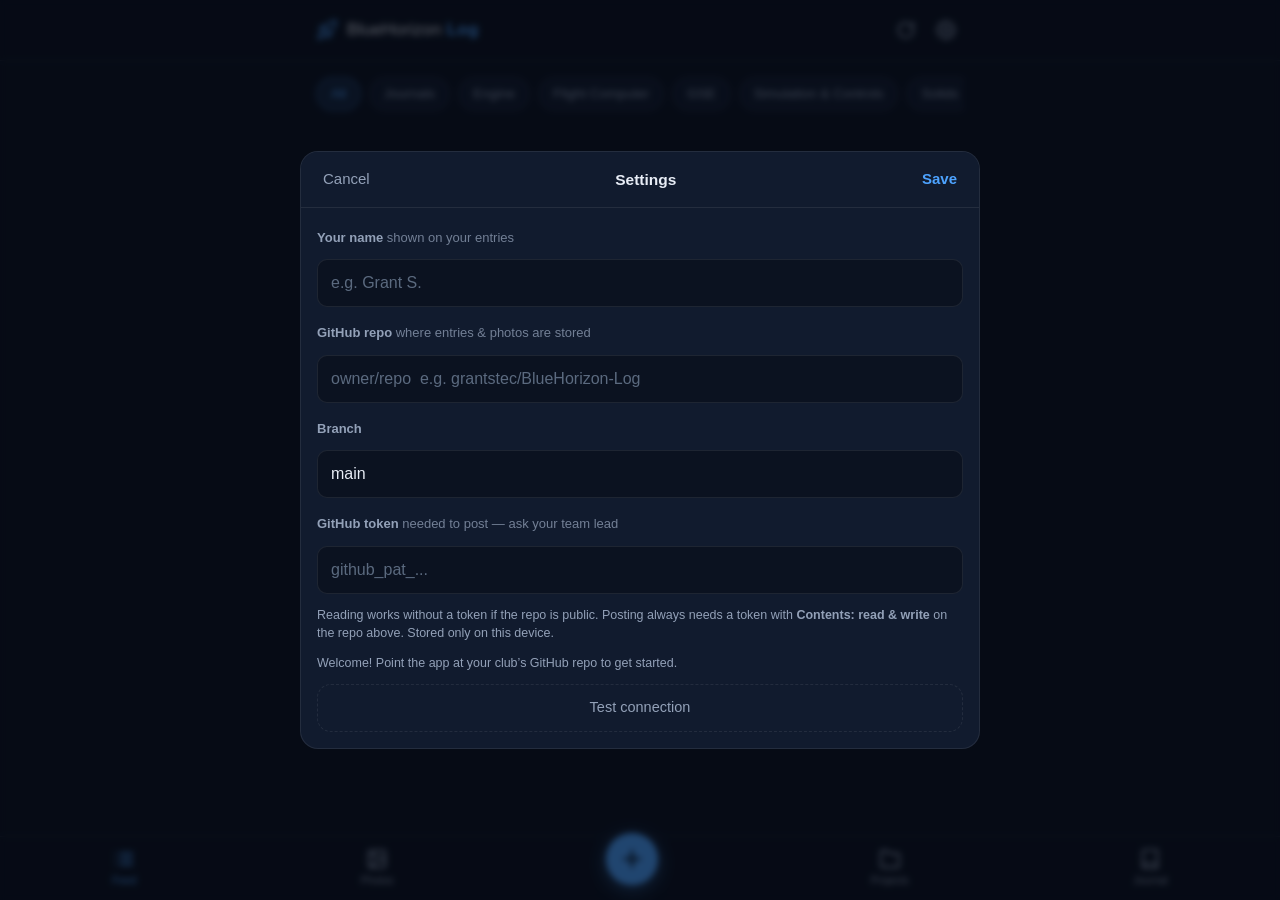
==== index.html @ 6852827d "Add BlueHorizon Log app" ====
<!DOCTYPE html>
<html lang="en">
<head>
<meta charset="UTF-8">
<meta name="viewport" content="width=device-width, initial-scale=1, viewport-fit=cover">
<meta name="theme-color" content="#0b1220">
<title>BlueHorizon Log</title>
<link rel="manifest" href="manifest.json">
<link rel="icon" href="icons/icon-192.png">
<link rel="apple-touch-icon" href="icons/icon-192.png">
<link rel="stylesheet" href="app.css">
</head>
<body>

<!-- ===== Header ===== -->
<header class="topbar">
  <div class="topbar-inner">
    <div class="brand" id="brandHome" role="button" tabindex="0">
      <svg viewBox="0 0 24 24" width="22" height="22" fill="none" stroke="currentColor" stroke-width="1.8" stroke-linecap="round" stroke-linejoin="round">
        <path d="M4.5 16.5c-1.5 1.26-2 5-2 5s3.74-.5 5-2c.71-.84.7-2.13-.09-2.91a2.18 2.18 0 0 0-2.91-.09z"/>
        <path d="M12 15l-3-3a22 22 0 0 1 2-3.95A12.88 12.88 0 0 1 22 2c0 2.72-.78 7.5-6 11a22.35 22.35 0 0 1-4 2z"/>
        <path d="M9 12H4s.55-3.03 2-4c1.62-1.08 5 0 5 0"/>
        <path d="M12 15v5s3.03-.55 4-2c1.08-1.62 0-5 0-5"/>
      </svg>
      <span>BlueHorizon <b>Log</b></span>
    </div>
    <div class="topbar-actions">
      <button class="icon-btn" id="btnSync" title="Refresh" aria-label="Refresh">
        <svg viewBox="0 0 24 24" width="20" height="20" fill="none" stroke="currentColor" stroke-width="2" stroke-linecap="round" stroke-linejoin="round"><path d="M21 12a9 9 0 1 1-2.64-6.36"/><polyline points="21 3 21 9 15 9"/></svg>
      </button>
      <button class="icon-btn" id="btnSettings" title="Settings" aria-label="Settings">
        <svg viewBox="0 0 24 24" width="20" height="20" fill="none" stroke="currentColor" stroke-width="2" stroke-linecap="round" stroke-linejoin="round"><circle cx="12" cy="12" r="3"/><path d="M19.4 15a1.65 1.65 0 0 0 .33 1.82l.06.06a2 2 0 1 1-2.83 2.83l-.06-.06a1.65 1.65 0 0 0-1.82-.33 1.65 1.65 0 0 0-1 1.51V21a2 2 0 1 1-4 0v-.09A1.65 1.65 0 0 0 9 19.4a1.65 1.65 0 0 0-1.82.33l-.06.06a2 2 0 1 1-2.83-2.83l.06-.06a1.65 1.65 0 0 0 .33-1.82 1.65 1.65 0 0 0-1.51-1H3a2 2 0 1 1 0-4h.09A1.65 1.65 0 0 0 4.6 9a1.65 1.65 0 0 0-.33-1.82l-.06-.06a2 2 0 1 1 2.83-2.83l.06.06a1.65 1.65 0 0 0 1.82.33H9a1.65 1.65 0 0 0 1-1.51V3a2 2 0 1 1 4 0v.09a1.65 1.65 0 0 0 1 1.51 1.65 1.65 0 0 0 1.82-.33l.06-.06a2 2 0 1 1 2.83 2.83l-.06.06a1.65 1.65 0 0 0-.33 1.82V9a1.65 1.65 0 0 0 1.51 1H21a2 2 0 1 1 0 4h-.09a1.65 1.65 0 0 0-1.51 1z"/></svg>
      </button>
    </div>
  </div>
</header>

<!-- ===== Main views ===== -->
<main id="main">

  <!-- Feed -->
  <section id="view-feed" class="view">
    <div class="feed-filters" id="feedFilters"></div>
    <div id="feedList" class="feed-list"></div>
    <div id="feedEmpty" class="empty hidden">
      <p class="empty-title">No entries yet</p>
      <p>Tap <b>+</b> to log your first bit of work.<br>Photos + two sentences is plenty.</p>
    </div>
  </section>

  <!-- Photos -->
  <section id="view-photos" class="view hidden">
    <div class="feed-filters" id="photoFilters"></div>
    <div id="photoGrid" class="photo-grid"></div>
    <div id="photosEmpty" class="empty hidden">
      <p class="empty-title">No photos yet</p>
      <p>Photos from every entry land here automatically.</p>
    </div>
  </section>

  <!-- Projects -->
  <section id="view-projects" class="view hidden">
    <div id="projectList" class="project-list"></div>
    <button class="ghost-btn" id="btnAddProject">+ Add project</button>
  </section>

  <!-- Single project -->
  <section id="view-project" class="view hidden">
    <button class="back-btn" data-back="projects">&larr; Projects</button>
    <h2 id="projectTitle" class="page-title"></h2>
    <div id="projectEntries" class="feed-list"></div>
  </section>

</main>

<!-- ===== Bottom nav ===== -->
<nav class="tabbar">
  <button class="tab active" data-view="feed">
    <svg viewBox="0 0 24 24" width="22" height="22" fill="none" stroke="currentColor" stroke-width="2" stroke-linecap="round" stroke-linejoin="round"><line x1="8" y1="6" x2="21" y2="6"/><line x1="8" y1="12" x2="21" y2="12"/><line x1="8" y1="18" x2="21" y2="18"/><line x1="3" y1="6" x2="3.01" y2="6"/><line x1="3" y1="12" x2="3.01" y2="12"/><line x1="3" y1="18" x2="3.01" y2="18"/></svg>
    <span>Feed</span>
  </button>
  <button class="tab" data-view="photos">
    <svg viewBox="0 0 24 24" width="22" height="22" fill="none" stroke="currentColor" stroke-width="2" stroke-linecap="round" stroke-linejoin="round"><rect x="3" y="3" width="18" height="18" rx="2"/><circle cx="8.5" cy="8.5" r="1.5"/><polyline points="21 15 16 10 5 21"/></svg>
    <span>Photos</span>
  </button>
  <button class="fab" id="btnNew" aria-label="New entry">
    <svg viewBox="0 0 24 24" width="26" height="26" fill="none" stroke="currentColor" stroke-width="2.4" stroke-linecap="round"><line x1="12" y1="5" x2="12" y2="19"/><line x1="5" y1="12" x2="19" y2="12"/></svg>
  </button>
  <button class="tab" data-view="projects">
    <svg viewBox="0 0 24 24" width="22" height="22" fill="none" stroke="currentColor" stroke-width="2" stroke-linecap="round" stroke-linejoin="round"><path d="M22 19a2 2 0 0 1-2 2H4a2 2 0 0 1-2-2V5a2 2 0 0 1 2-2h5l2 3h9a2 2 0 0 1 2 2z"/></svg>
    <span>Projects</span>
  </button>
  <button class="tab" id="tabJournal" data-journal="1">
    <svg viewBox="0 0 24 24" width="22" height="22" fill="none" stroke="currentColor" stroke-width="2" stroke-linecap="round" stroke-linejoin="round"><path d="M4 19.5A2.5 2.5 0 0 1 6.5 17H20"/><path d="M6.5 2H20v20H6.5A2.5 2.5 0 0 1 4 19.5v-15A2.5 2.5 0 0 1 6.5 2z"/></svg>
    <span>Journal</span>
  </button>
</nav>

<!-- ===== Compose sheet ===== -->
<div id="compose" class="sheet hidden">
  <div class="sheet-card">
    <div class="sheet-head">
      <button class="text-btn" id="composeCancel">Cancel</button>
      <div class="seg" id="entryTypeSeg">
        <button class="seg-btn active" data-type="log">Work log</button>
        <button class="seg-btn" data-type="journal">Weekly journal</button>
      </div>
      <button class="text-btn primary" id="composePost">Post</button>
    </div>

    <div class="sheet-body">
      <select id="composeProject" class="input select" aria-label="Project"></select>

      <input id="composeTitle" class="input" type="text" maxlength="80"
             placeholder="Title (optional — e.g. ‘Igniter test #3’)">

      <textarea id="composeBody" class="input textarea" rows="5"
                placeholder="What did you do? What worked, what didn’t, what’s next?&#10;&#10;Two sentences beats zero."></textarea>

      <div class="photo-row" id="composePhotos">
        <label class="photo-add" for="photoInput">
          <svg viewBox="0 0 24 24" width="24" height="24" fill="none" stroke="currentColor" stroke-width="2" stroke-linecap="round" stroke-linejoin="round"><path d="M23 19a2 2 0 0 1-2 2H3a2 2 0 0 1-2-2V8a2 2 0 0 1 2-2h4l2-3h6l2 3h4a2 2 0 0 1 2 2z"/><circle cx="12" cy="13" r="4"/></svg>
          <span>Add photos</span>
        </label>
        <input id="photoInput" type="file" accept="image/*" multiple hidden>
      </div>

      <div class="compose-meta">
        <span id="composeAuthor"></span>
        <span id="composeStatus"></span>
      </div>
    </div>
  </div>
</div>

<!-- ===== Entry detail ===== -->
<div id="entrySheet" class="sheet hidden">
  <div class="sheet-card">
    <div class="sheet-head">
      <button class="text-btn" id="entryClose">Close</button>
      <span class="sheet-title" id="entrySheetTitle"></span>
      <span style="width:52px"></span>
    </div>
    <div class="sheet-body" id="entryDetail"></div>
  </div>
</div>

<!-- ===== Lightbox ===== -->
<div id="lightbox" class="lightbox hidden">
  <button class="lightbox-close" id="lightboxClose" aria-label="Close">&times;</button>
  <img id="lightboxImg" alt="">
  <div class="lightbox-caption" id="lightboxCaption"></div>
</div>

<!-- ===== Settings sheet ===== -->
<div id="settings" class="sheet hidden">
  <div class="sheet-card">
    <div class="sheet-head">
      <button class="text-btn" id="settingsCancel">Cancel</button>
      <span class="sheet-title">Settings</span>
      <button class="text-btn primary" id="settingsSave">Save</button>
    </div>
    <div class="sheet-body">
      <label class="field-label">Your name <span class="hint">shown on your entries</span></label>
      <input id="setName" class="input" type="text" placeholder="e.g. Grant S.">

      <label class="field-label">GitHub repo <span class="hint">where entries &amp; photos are stored</span></label>
      <input id="setRepo" class="input" type="text" placeholder="owner/repo  e.g. grantstec/BlueHorizon-Log">

      <label class="field-label">Branch</label>
      <input id="setBranch" class="input" type="text" placeholder="main">

      <label class="field-label">GitHub token <span class="hint">needed to post — ask your team lead</span></label>
      <input id="setToken" class="input" type="password" placeholder="github_pat_...">

      <p class="settings-note">Reading works without a token if the repo is public. Posting always needs a token with <b>Contents: read &amp; write</b> on the repo above. Stored only on this device.</p>
      <p class="settings-note" id="connTest"></p>
      <button class="ghost-btn" id="btnTestConn">Test connection</button>
    </div>
  </div>
</div>

<div id="toast" class="toast hidden"></div>

<script src="app.js"></script>
</body>
</html>
---- app.css ----
/* BlueHorizon Log — minimal dark UI */

:root {
  --bg: #0b1220;
  --bg-raise: #111b2e;
  --bg-card: #14203a;
  --line: rgba(255, 255, 255, 0.08);
  --text: #e8edf6;
  --text-dim: #93a1b8;
  --accent: #4da3ff;
  --accent-soft: rgba(77, 163, 255, 0.14);
  --danger: #ff6b6b;
  --ok: #4ade80;
  --radius: 14px;
  --tabbar-h: 64px;
}

* { box-sizing: border-box; margin: 0; padding: 0; -webkit-tap-highlight-color: transparent; }

html, body {
  background: var(--bg);
  color: var(--text);
  font-family: -apple-system, BlinkMacSystemFont, "Segoe UI", Roboto, Helvetica, Arial, sans-serif;
  font-size: 16px;
  line-height: 1.5;
  min-height: 100%;
}

button { font: inherit; color: inherit; background: none; border: none; cursor: pointer; }
.hidden { display: none !important; }

/* ---------- Top bar ---------- */
.topbar {
  position: sticky; top: 0; z-index: 20;
  background: rgba(11, 18, 32, 0.85);
  backdrop-filter: blur(12px);
  border-bottom: 1px solid var(--line);
  padding-top: env(safe-area-inset-top);
}
.topbar-inner {
  max-width: 680px; margin: 0 auto;
  display: flex; align-items: center; justify-content: space-between;
  padding: 12px 16px;
}
.brand { display: flex; align-items: center; gap: 9px; font-size: 17px; letter-spacing: 0.2px; cursor: pointer; }
.brand svg { color: var(--accent); }
.brand b { font-weight: 700; color: var(--accent); }
.topbar-actions { display: flex; gap: 4px; }
.icon-btn {
  padding: 8px; border-radius: 10px; color: var(--text-dim);
  display: flex; align-items: center;
}
.icon-btn:active, .icon-btn:hover { background: var(--bg-raise); color: var(--text); }
.icon-btn.spin svg { animation: spin 0.9s linear infinite; }
@keyframes spin { to { transform: rotate(360deg); } }

/* ---------- Layout ---------- */
main { max-width: 680px; margin: 0 auto; padding: 16px 16px calc(var(--tabbar-h) + 32px); }
.page-title { font-size: 22px; margin: 6px 0 14px; }

/* ---------- Filter chips ---------- */
.feed-filters { display: flex; gap: 8px; overflow-x: auto; padding-bottom: 12px; scrollbar-width: none; }
.feed-filters::-webkit-scrollbar { display: none; }
.chip {
  flex: 0 0 auto; padding: 6px 14px; border-radius: 999px;
  background: var(--bg-raise); color: var(--text-dim);
  border: 1px solid var(--line); font-size: 13.5px; white-space: nowrap;
}
.chip.active { background: var(--accent-soft); color: var(--accent); border-color: rgba(77,163,255,0.35); }

/* ---------- Cards / feed ---------- */
.feed-list { display: flex; flex-direction: column; gap: 12px; }
.card {
  background: var(--bg-card); border: 1px solid var(--line);
  border-radius: var(--radius); padding: 14px 16px; cursor: pointer;
  transition: border-color 0.15s;
}
.card:hover { border-color: rgba(77,163,255,0.35); }
.card-meta { display: flex; align-items: center; gap: 8px; font-size: 12.5px; color: var(--text-dim); margin-bottom: 6px; flex-wrap: wrap; }
.badge {
  padding: 2px 9px; border-radius: 999px; font-size: 11.5px; font-weight: 600;
  background: var(--accent-soft); color: var(--accent);
}
.badge.journal { background: rgba(74, 222, 128, 0.12); color: var(--ok); }
.card-title { font-size: 16.5px; font-weight: 650; margin-bottom: 3px; }
.card-body { color: var(--text-dim); font-size: 14.5px; white-space: pre-wrap; word-break: break-word; }
.card-body.clamp { display: -webkit-box; -webkit-line-clamp: 3; -webkit-box-orient: vertical; overflow: hidden; }
.card-photos { display: flex; gap: 6px; margin-top: 10px; overflow-x: auto; scrollbar-width: none; }
.card-photos::-webkit-scrollbar { display: none; }
.card-photos img {
  height: 96px; width: 128px; object-fit: cover; border-radius: 8px;
  background: var(--bg-raise); flex: 0 0 auto;
}

/* ---------- Photo grid ---------- */
.photo-grid { display: grid; grid-template-columns: repeat(3, 1fr); gap: 4px; }
@media (min-width: 560px) { .photo-grid { grid-template-columns: repeat(4, 1fr); } }
.photo-grid img {
  width: 100%; aspect-ratio: 1; object-fit: cover; border-radius: 6px;
  background: var(--bg-raise); cursor: pointer;
}

/* ---------- Projects ---------- */
.project-list { display: flex; flex-direction: column; gap: 10px; margin-bottom: 16px; }
.project-card {
  display: flex; align-items: center; justify-content: space-between;
  background: var(--bg-card); border: 1px solid var(--line);
  border-radius: var(--radius); padding: 16px; cursor: pointer;
}
.project-card:hover { border-color: rgba(77,163,255,0.35); }
.project-name { font-weight: 650; }
.project-count { font-size: 13px; color: var(--text-dim); }

/* ---------- Tab bar ---------- */
.tabbar {
  position: fixed; bottom: 0; left: 0; right: 0; z-index: 20;
  height: calc(var(--tabbar-h) + env(safe-area-inset-bottom));
  padding-bottom: env(safe-area-inset-bottom);
  background: rgba(11, 18, 32, 0.92);
  backdrop-filter: blur(12px);
  border-top: 1px solid var(--line);
  display: flex; align-items: center; justify-content: space-around;
}
.tab {
  display: flex; flex-direction: column; align-items: center; gap: 3px;
  color: var(--text-dim); font-size: 10.5px; padding: 6px 12px; border-radius: 10px;
}
.tab.active { color: var(--accent); }
.fab {
  width: 52px; height: 52px; border-radius: 50%;
  background: var(--accent); color: #04101f;
  display: flex; align-items: center; justify-content: center;
  box-shadow: 0 4px 18px rgba(77, 163, 255, 0.45);
  transform: translateY(-10px);
}
.fab:active { transform: translateY(-8px) scale(0.96); }

/* ---------- Sheets ---------- */
.sheet {
  position: fixed; inset: 0; z-index: 40;
  background: rgba(4, 8, 16, 0.6); backdrop-filter: blur(3px);
  display: flex; align-items: flex-end; justify-content: center;
}
.sheet-card {
  width: 100%; max-width: 680px; max-height: 92vh; overflow-y: auto;
  background: var(--bg-raise); border: 1px solid var(--line);
  border-radius: 18px 18px 0 0;
  animation: slideup 0.22s ease-out;
}
@media (min-width: 720px) {
  .sheet { align-items: center; }
  .sheet-card { border-radius: 18px; max-height: 85vh; }
}
@keyframes slideup { from { transform: translateY(24px); opacity: 0.6; } to { transform: none; opacity: 1; } }
.sheet-head {
  position: sticky; top: 0; z-index: 2;
  display: flex; align-items: center; justify-content: space-between;
  padding: 12px 16px; background: var(--bg-raise);
  border-bottom: 1px solid var(--line);
}
.sheet-title { font-weight: 650; font-size: 15.5px; }
.sheet-body { padding: 16px; display: flex; flex-direction: column; gap: 12px; }
.text-btn { color: var(--text-dim); font-size: 15px; padding: 4px 6px; }
.text-btn.primary { color: var(--accent); font-weight: 700; }
.text-btn:disabled { opacity: 0.45; }

/* segmented control */
.seg { display: flex; background: var(--bg); border-radius: 10px; padding: 3px; border: 1px solid var(--line); }
.seg-btn { padding: 5px 12px; border-radius: 8px; font-size: 13px; color: var(--text-dim); }
.seg-btn.active { background: var(--accent-soft); color: var(--accent); font-weight: 600; }

/* ---------- Inputs ---------- */
.input {
  width: 100%; background: var(--bg); color: var(--text);
  border: 1px solid var(--line); border-radius: 10px;
  padding: 11px 13px; font: inherit; outline: none;
}
.input:focus { border-color: rgba(77,163,255,0.5); }
.input::placeholder { color: #5b6a7f; }
.textarea { resize: vertical; min-height: 110px; }
.select { appearance: none; }
.field-label { font-size: 13px; font-weight: 650; color: var(--text-dim); margin-top: 4px; }
.field-label .hint { font-weight: 400; opacity: 0.75; }
.settings-note { font-size: 12.5px; color: var(--text-dim); line-height: 1.45; }

/* ---------- Compose photos ---------- */
.photo-row { display: flex; gap: 8px; flex-wrap: wrap; }
.photo-add {
  width: 84px; height: 84px; border-radius: 10px;
  border: 1.5px dashed rgba(77,163,255,0.45); color: var(--accent);
  display: flex; flex-direction: column; align-items: center; justify-content: center; gap: 3px;
  font-size: 11px; cursor: pointer;
}
.photo-thumb { position: relative; width: 84px; height: 84px; }
.photo-thumb img { width: 100%; height: 100%; object-fit: cover; border-radius: 10px; }
.photo-thumb button {
  position: absolute; top: -6px; right: -6px;
  width: 22px; height: 22px; border-radius: 50%;
  background: var(--danger); color: #fff; font-size: 13px; line-height: 1;
  display: flex; align-items: center; justify-content: center;
}
.compose-meta { display: flex; justify-content: space-between; font-size: 12.5px; color: var(--text-dim); }

/* ---------- Entry detail ---------- */
.detail-meta { font-size: 13px; color: var(--text-dim); }
.detail-body { white-space: pre-wrap; font-size: 15.5px; word-break: break-word; }
.detail-photos { display: grid; grid-template-columns: repeat(2, 1fr); gap: 6px; }
.detail-photos img { width: 100%; border-radius: 10px; cursor: pointer; background: var(--bg); }

/* ---------- Lightbox ---------- */
.lightbox {
  position: fixed; inset: 0; z-index: 60;
  background: rgba(2, 5, 10, 0.95);
  display: flex; align-items: center; justify-content: center; flex-direction: column;
}
.lightbox img { max-width: 96vw; max-height: 84vh; border-radius: 8px; }
.lightbox-caption { color: var(--text-dim); font-size: 13px; margin-top: 10px; padding: 0 16px; text-align: center; }
.lightbox-close {
  position: absolute; top: calc(10px + env(safe-area-inset-top)); right: 16px;
  font-size: 34px; color: #fff; line-height: 1;
}

/* ---------- Misc ---------- */
.back-btn { color: var(--accent); font-size: 14.5px; padding: 4px 0; margin-bottom: 4px; }
.ghost-btn {
  width: 100%; padding: 12px; border-radius: var(--radius);
  border: 1.5px dashed var(--line); color: var(--text-dim); font-size: 14.5px;
}
.ghost-btn:hover { color: var(--accent); border-color: rgba(77,163,255,0.4); }
.empty { text-align: center; color: var(--text-dim); padding: 56px 20px; font-size: 14.5px; }
.empty-title { font-size: 17px; font-weight: 650; color: var(--text); margin-bottom: 6px; }
.toast {
  position: fixed; bottom: calc(var(--tabbar-h) + 20px); left: 50%; transform: translateX(-50%);
  background: #1d2c49; border: 1px solid var(--line); color: var(--text);
  padding: 10px 18px; border-radius: 999px; font-size: 14px; z-index: 70;
  box-shadow: 0 6px 24px rgba(0,0,0,0.4); max-width: 90vw; text-align: center;
}
.toast.err { border-color: rgba(255,107,107,0.5); color: #ffb4b4; }
.skeleton { height: 92px; border-radius: var(--radius); background: linear-gradient(100deg, var(--bg-card) 40%, #1a2947 50%, var(--bg-card) 60%); background-size: 200% 100%; animation: shimmer 1.2s infinite; }
@keyframes shimmer { to { background-position: -200% 0; } }
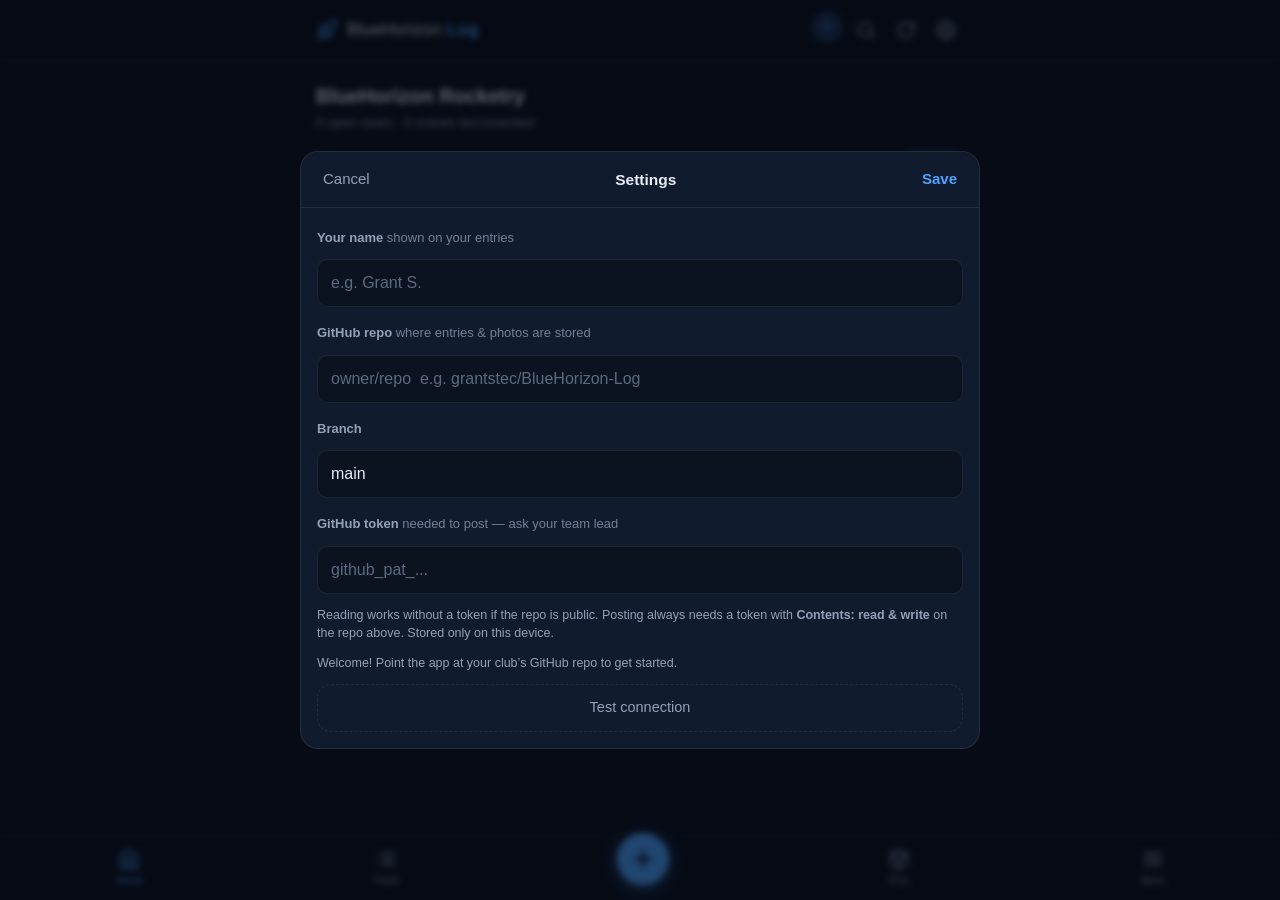
==== commit 8c1434ff: "Add files via upload" ====
--- a/index.html
+++ b/index.html
@@ -25,6 +25,10 @@
       <span>BlueHorizon <b>Log</b></span>
     </div>
     <div class="topbar-actions">
+      <button class="avatar-btn" id="btnProfile" title="My profile" aria-label="My profile"></button>
+      <button class="icon-btn" id="btnSearch" title="Search" aria-label="Search">
+        <svg viewBox="0 0 24 24" width="20" height="20" fill="none" stroke="currentColor" stroke-width="2" stroke-linecap="round" stroke-linejoin="round"><circle cx="11" cy="11" r="8"/><line x1="21" y1="21" x2="16.65" y2="16.65"/></svg>
+      </button>
       <button class="icon-btn" id="btnSync" title="Refresh" aria-label="Refresh">
         <svg viewBox="0 0 24 24" width="20" height="20" fill="none" stroke="currentColor" stroke-width="2" stroke-linecap="round" stroke-linejoin="round"><path d="M21 12a9 9 0 1 1-2.64-6.36"/><polyline points="21 3 21 9 15 9"/></svg>
       </button>
@@ -38,8 +42,34 @@
 <!-- ===== Main views ===== -->
 <main id="main">
 
+  <!-- Home -->
+  <section id="view-home" class="view">
+    <div id="homeWelcome" class="home-welcome"></div>
+
+    <div class="home-section">
+      <div class="home-head"><h3>Team Goals</h3><button class="mini-btn" id="btnAddGoal">+ Goal</button></div>
+      <div id="goalList" class="goal-list"></div>
+    </div>
+
+    <div class="home-section">
+      <div class="home-head"><h3 id="myTasksTitle">My Tasks</h3><button class="mini-btn" id="btnAddTask">+ Task</button></div>
+      <div id="myTaskList" class="task-list"></div>
+    </div>
+
+    <div class="home-section">
+      <div class="home-head"><h3>All Tasks &amp; Deadlines</h3>
+        <button class="mini-btn" id="btnToggleDone">show done</button></div>
+      <div id="allTaskList" class="task-list"></div>
+    </div>
+
+    <div class="home-section">
+      <div class="home-head"><h3>Latest Activity</h3></div>
+      <div id="homeRecent" class="feed-list"></div>
+    </div>
+  </section>
+
   <!-- Feed -->
-  <section id="view-feed" class="view">
+  <section id="view-feed" class="view hidden">
     <div class="feed-filters" id="feedFilters"></div>
     <div id="feedList" class="feed-list"></div>
     <div id="feedEmpty" class="empty hidden">
@@ -60,6 +90,7 @@
 
   <!-- Projects -->
   <section id="view-projects" class="view hidden">
+    <h2 class="page-title">Projects</h2>
     <div id="projectList" class="project-list"></div>
     <button class="ghost-btn" id="btnAddProject">+ Add project</button>
   </section>
@@ -71,30 +102,97 @@
     <div id="projectEntries" class="feed-list"></div>
   </section>
 
+  <!-- Meetings -->
+  <section id="view-meetings" class="view hidden">
+    <h2 class="page-title">Meeting Notes</h2>
+    <button class="ghost-btn" id="btnNewMeeting" style="margin-bottom:12px">+ New meeting notes</button>
+    <div id="meetingList" class="feed-list"></div>
+    <div id="meetingsEmpty" class="empty hidden"><p class="empty-title">No meeting notes yet</p></div>
+  </section>
+
+  <!-- Purchase orders -->
+  <section id="view-pos" class="view hidden">
+    <h2 class="page-title">Purchase Orders</h2>
+    <label class="ghost-btn file-btn" for="poFileInput" style="margin-bottom:12px">
+      + Import purchase order (.xlsx / .csv)
+    </label>
+    <input id="poFileInput" type="file" accept=".xlsx,.xls,.csv" hidden>
+    <div id="poList" class="project-list"></div>
+    <div id="posEmpty" class="empty hidden"><p class="empty-title">No purchase orders yet</p>
+      <p>Import the Excel you send to the purchasing office — every line item becomes trackable.</p></div>
+  </section>
+
+  <!-- Single PO -->
+  <section id="view-po" class="view hidden">
+    <button class="back-btn" data-back="pos">&larr; Purchase Orders</button>
+    <h2 id="poTitle" class="page-title"></h2>
+    <div id="poMeta" class="detail-meta" style="margin-bottom:10px"></div>
+    <div class="po-progress"><div id="poProgressBar"></div></div>
+    <div id="poTableWrap" class="table-wrap"></div>
+  </section>
+
+  <!-- Roster -->
+  <section id="view-roster" class="view hidden">
+    <h2 class="page-title">Team Roster</h2>
+    <p class="settings-note" style="margin-bottom:10px">Add a member, then send them an invite link — it sets up their device automatically (repo, access, everything). Emails for reminders are configured separately (never stored publicly) — see the README.</p>
+    <button class="ghost-btn" id="btnInviteLink" style="margin-bottom:10px">🔗 Copy invite link</button>
+    <div id="rosterList" class="project-list"></div>
+    <button class="ghost-btn" id="btnAddMember">+ Add member</button>
+  </section>
+
+  <!-- Resources -->
+  <section id="view-resources" class="view hidden">
+    <h2 class="page-title">Resources</h2>
+    <p class="settings-note" style="margin-bottom:10px">Team links and downloads — Onshape, software, guides. Tap + to add a link or upload a file.</p>
+    <div id="resourceList"></div>
+    <button class="ghost-btn" id="btnAddResource">+ Add resource</button>
+    <input id="resourceFileInput" type="file" hidden>
+  </section>
+
 </main>
 
 <!-- ===== Bottom nav ===== -->
 <nav class="tabbar">
-  <button class="tab active" data-view="feed">
+  <button class="tab active" data-view="home">
+    <svg viewBox="0 0 24 24" width="22" height="22" fill="none" stroke="currentColor" stroke-width="2" stroke-linecap="round" stroke-linejoin="round"><path d="M3 9l9-7 9 7v11a2 2 0 0 1-2 2H5a2 2 0 0 1-2-2z"/><polyline points="9 22 9 12 15 12 15 22"/></svg>
+    <span>Home</span>
+  </button>
+  <button class="tab" data-view="feed">
     <svg viewBox="0 0 24 24" width="22" height="22" fill="none" stroke="currentColor" stroke-width="2" stroke-linecap="round" stroke-linejoin="round"><line x1="8" y1="6" x2="21" y2="6"/><line x1="8" y1="12" x2="21" y2="12"/><line x1="8" y1="18" x2="21" y2="18"/><line x1="3" y1="6" x2="3.01" y2="6"/><line x1="3" y1="12" x2="3.01" y2="12"/><line x1="3" y1="18" x2="3.01" y2="18"/></svg>
     <span>Feed</span>
   </button>
-  <button class="tab" data-view="photos">
-    <svg viewBox="0 0 24 24" width="22" height="22" fill="none" stroke="currentColor" stroke-width="2" stroke-linecap="round" stroke-linejoin="round"><rect x="3" y="3" width="18" height="18" rx="2"/><circle cx="8.5" cy="8.5" r="1.5"/><polyline points="21 15 16 10 5 21"/></svg>
-    <span>Photos</span>
-  </button>
   <button class="fab" id="btnNew" aria-label="New entry">
     <svg viewBox="0 0 24 24" width="26" height="26" fill="none" stroke="currentColor" stroke-width="2.4" stroke-linecap="round"><line x1="12" y1="5" x2="12" y2="19"/><line x1="5" y1="12" x2="19" y2="12"/></svg>
   </button>
-  <button class="tab" data-view="projects">
-    <svg viewBox="0 0 24 24" width="22" height="22" fill="none" stroke="currentColor" stroke-width="2" stroke-linecap="round" stroke-linejoin="round"><path d="M22 19a2 2 0 0 1-2 2H4a2 2 0 0 1-2-2V5a2 2 0 0 1 2-2h5l2 3h9a2 2 0 0 1 2 2z"/></svg>
-    <span>Projects</span>
-  </button>
-  <button class="tab" id="tabJournal" data-journal="1">
-    <svg viewBox="0 0 24 24" width="22" height="22" fill="none" stroke="currentColor" stroke-width="2" stroke-linecap="round" stroke-linejoin="round"><path d="M4 19.5A2.5 2.5 0 0 1 6.5 17H20"/><path d="M6.5 2H20v20H6.5A2.5 2.5 0 0 1 4 19.5v-15A2.5 2.5 0 0 1 6.5 2z"/></svg>
-    <span>Journal</span>
+  <button class="tab" data-view="pos">
+    <svg viewBox="0 0 24 24" width="22" height="22" fill="none" stroke="currentColor" stroke-width="2" stroke-linecap="round" stroke-linejoin="round"><path d="M21 16V8a2 2 0 0 0-1-1.73l-7-4a2 2 0 0 0-2 0l-7 4A2 2 0 0 0 3 8v8a2 2 0 0 0 1 1.73l7 4a2 2 0 0 0 2 0l7-4A2 2 0 0 0 21 16z"/><polyline points="3.27 6.96 12 12.01 20.73 6.96"/><line x1="12" y1="22.08" x2="12" y2="12"/></svg>
+    <span>POs</span>
+  </button>
+  <button class="tab" id="tabMore">
+    <svg viewBox="0 0 24 24" width="22" height="22" fill="none" stroke="currentColor" stroke-width="2" stroke-linecap="round" stroke-linejoin="round"><line x1="3" y1="12" x2="21" y2="12"/><line x1="3" y1="6" x2="21" y2="6"/><line x1="3" y1="18" x2="21" y2="18"/></svg>
+    <span>More</span>
   </button>
 </nav>
+
+<!-- ===== More menu ===== -->
+<div id="moreSheet" class="sheet hidden">
+  <div class="sheet-card">
+    <div class="sheet-head">
+      <button class="text-btn" id="moreClose">Close</button>
+      <span class="sheet-title">More</span>
+      <span style="width:52px"></span>
+    </div>
+    <div class="sheet-body more-menu">
+      <button class="more-item" data-goto="photos">📷 Photo Gallery</button>
+      <button class="more-item" data-goto="projects">📁 Projects</button>
+      <button class="more-item" data-goto="meetings">📋 Meeting Notes</button>
+      <button class="more-item" data-goto="resources">🔗 Resources</button>
+      <button class="more-item" data-goto="roster">👥 Team Roster</button>
+      <button class="more-item" id="moreOnboard">🚀 New member onboarding</button>
+      <button class="more-item" id="moreJournal">📓 Write weekly journal</button>
+    </div>
+  </div>
+</div>
 
 <!-- ===== Compose sheet ===== -->
 <div id="compose" class="sheet hidden">
@@ -102,8 +200,9 @@
     <div class="sheet-head">
       <button class="text-btn" id="composeCancel">Cancel</button>
       <div class="seg" id="entryTypeSeg">
-        <button class="seg-btn active" data-type="log">Work log</button>
-        <button class="seg-btn" data-type="journal">Weekly journal</button>
+        <button class="seg-btn active" data-type="log">Log</button>
+        <button class="seg-btn" data-type="journal">Journal</button>
+        <button class="seg-btn" data-type="meeting">Meeting</button>
       </div>
       <button class="text-btn primary" id="composePost">Post</button>
     </div>
@@ -111,19 +210,28 @@
     <div class="sheet-body">
       <select id="composeProject" class="input select" aria-label="Project"></select>
 
-      <input id="composeTitle" class="input" type="text" maxlength="80"
+      <input id="composeTitle" class="input" type="text" maxlength="120"
              placeholder="Title (optional — e.g. ‘Igniter test #3’)">
 
       <textarea id="composeBody" class="input textarea" rows="5"
                 placeholder="What did you do? What worked, what didn’t, what’s next?&#10;&#10;Two sentences beats zero."></textarea>
+
+      <input id="composeVideo" class="input hidden" type="url"
+             placeholder="Video link (YouTube unlisted recommended — free auto-captions)">
 
       <div class="photo-row" id="composePhotos">
         <label class="photo-add" for="photoInput">
           <svg viewBox="0 0 24 24" width="24" height="24" fill="none" stroke="currentColor" stroke-width="2" stroke-linecap="round" stroke-linejoin="round"><path d="M23 19a2 2 0 0 1-2 2H3a2 2 0 0 1-2-2V8a2 2 0 0 1 2-2h4l2-3h6l2 3h4a2 2 0 0 1 2 2z"/><circle cx="12" cy="13" r="4"/></svg>
-          <span>Add photos</span>
+          <span>Photos</span>
+        </label>
+        <label class="photo-add" for="fileInput">
+          <svg viewBox="0 0 24 24" width="24" height="24" fill="none" stroke="currentColor" stroke-width="2" stroke-linecap="round" stroke-linejoin="round"><path d="M21.44 11.05l-9.19 9.19a6 6 0 0 1-8.49-8.49l9.19-9.19a4 4 0 0 1 5.66 5.66l-9.2 9.19a2 2 0 0 1-2.83-2.83l8.49-8.48"/></svg>
+          <span>Files</span>
         </label>
         <input id="photoInput" type="file" accept="image/*" multiple hidden>
+        <input id="fileInput" type="file" accept=".xlsx,.xls,.csv,.pdf,.docx,.pptx,.txt,.md,.vtt,.zip,.step,.stl,.dxf,.mp4,.mov,.webm" multiple hidden>
       </div>
+      <div id="composeFiles" class="file-list"></div>
 
       <div class="compose-meta">
         <span id="composeAuthor"></span>
@@ -139,9 +247,93 @@
     <div class="sheet-head">
       <button class="text-btn" id="entryClose">Close</button>
       <span class="sheet-title" id="entrySheetTitle"></span>
+      <div>
+        <button class="text-btn" id="entryEdit">Edit</button>
+        <button class="text-btn danger" id="entryDelete">Delete</button>
+      </div>
+    </div>
+    <div class="sheet-body" id="entryDetail"></div>
+  </div>
+</div>
+
+<!-- ===== Task sheet ===== -->
+<div id="taskSheet" class="sheet hidden">
+  <div class="sheet-card">
+    <div class="sheet-head">
+      <button class="text-btn" id="taskCancel">Cancel</button>
+      <span class="sheet-title" id="taskSheetTitle">New Task</span>
+      <button class="text-btn primary" id="taskSave">Save</button>
+    </div>
+    <div class="sheet-body">
+      <input id="taskTitle" class="input" type="text" maxlength="140" placeholder="Task — e.g. ‘Machine new injector plate’">
+      <textarea id="taskNotes" class="input textarea" rows="3" placeholder="Details (optional)"></textarea>
+      <label class="field-label">Project</label>
+      <select id="taskProject" class="input select"></select>
+      <label class="field-label">Deadline</label>
+      <input id="taskDue" class="input" type="date">
+      <label class="field-label">Assign to</label>
+      <div id="taskAssignees" class="assignee-grid"></div>
+      <button class="text-btn danger hidden" id="taskDelete" style="align-self:flex-start">Delete task</button>
+    </div>
+  </div>
+</div>
+
+<!-- ===== Search overlay ===== -->
+<div id="searchOverlay" class="sheet hidden">
+  <div class="sheet-card">
+    <div class="sheet-head">
+      <button class="text-btn" id="searchClose">Close</button>
+      <input id="searchInput" class="input" type="search" placeholder="Search everything…" style="margin:0 10px">
+      <span style="width:12px"></span>
+    </div>
+    <div class="sheet-body" id="searchResults"></div>
+  </div>
+</div>
+
+<!-- ===== Identity picker ===== -->
+<div id="whoSheet" class="sheet hidden">
+  <div class="sheet-card">
+    <div class="sheet-head">
       <span style="width:52px"></span>
-    </div>
-    <div class="sheet-body" id="entryDetail"></div>
+      <span class="sheet-title">Who are you?</span>
+      <span style="width:52px"></span>
+    </div>
+    <div class="sheet-body">
+      <p class="settings-note">Pick your name so entries and tasks are linked to you on this device.</p>
+      <div id="whoList" class="more-menu"></div>
+      <button class="ghost-btn" id="whoSkip">I’m not on the list</button>
+    </div>
+  </div>
+</div>
+
+<!-- ===== Profile sheet ===== -->
+<div id="profileSheet" class="sheet hidden">
+  <div class="sheet-card">
+    <div class="sheet-head">
+      <button class="text-btn" id="profileClose">Close</button>
+      <span class="sheet-title">My Profile</span>
+      <span style="width:52px"></span>
+    </div>
+    <div class="sheet-body" style="align-items:center">
+      <label for="avatarInput" class="avatar-big" id="profileAvatar" title="Tap to change photo"></label>
+      <input id="avatarInput" type="file" accept="image/*" hidden>
+      <div id="profileName" style="font-size:19px;font-weight:700"></div>
+      <div id="profileStats" class="settings-note" style="text-align:center"></div>
+      <button class="ghost-btn" id="profileSwitch">Switch person</button>
+      <div id="profileEntries" class="feed-list" style="width:100%"></div>
+    </div>
+  </div>
+</div>
+
+<!-- ===== Onboarding wizard ===== -->
+<div id="onboardSheet" class="sheet hidden">
+  <div class="sheet-card">
+    <div class="sheet-head">
+      <button class="text-btn" id="onboardSkip">Skip</button>
+      <span class="sheet-title" id="onboardStep">Welcome</span>
+      <button class="text-btn primary" id="onboardNext">Next</button>
+    </div>
+    <div class="sheet-body" id="onboardBody"></div>
   </div>
 </div>
 
@@ -152,6 +344,18 @@
   <div class="lightbox-caption" id="lightboxCaption"></div>
 </div>
 
+<!-- ===== Sheet viewer (xlsx/csv) ===== -->
+<div id="sheetViewer" class="sheet hidden">
+  <div class="sheet-card wide">
+    <div class="sheet-head">
+      <button class="text-btn" id="sheetViewerClose">Close</button>
+      <span class="sheet-title" id="sheetViewerTitle"></span>
+      <a class="text-btn primary" id="sheetViewerDownload" download>Download</a>
+    </div>
+    <div class="sheet-body table-wrap" id="sheetViewerBody"></div>
+  </div>
+</div>
+
 <!-- ===== Settings sheet ===== -->
 <div id="settings" class="sheet hidden">
   <div class="sheet-card">
--- a/app.css
+++ b/app.css
@@ -238,3 +238,142 @@
 .toast.err { border-color: rgba(255,107,107,0.5); color: #ffb4b4; }
 .skeleton { height: 92px; border-radius: var(--radius); background: linear-gradient(100deg, var(--bg-card) 40%, #1a2947 50%, var(--bg-card) 60%); background-size: 200% 100%; animation: shimmer 1.2s infinite; }
 @keyframes shimmer { to { background-position: -200% 0; } }
+
+/* ---------- v2: home / tasks / goals ---------- */
+.home-welcome { font-size: 20px; font-weight: 700; margin: 4px 0 16px; }
+.home-welcome .sub { display: block; font-size: 13.5px; font-weight: 400; color: var(--text-dim); margin-top: 2px; }
+.home-section { margin-bottom: 22px; }
+.home-head { display: flex; align-items: center; justify-content: space-between; margin-bottom: 8px; }
+.home-head h3 { font-size: 15px; text-transform: uppercase; letter-spacing: 0.06em; color: var(--text-dim); font-weight: 700; }
+.mini-btn { font-size: 12.5px; color: var(--accent); background: var(--accent-soft); padding: 4px 11px; border-radius: 999px; font-weight: 600; }
+
+.goal-list, .task-list { display: flex; flex-direction: column; gap: 8px; }
+.goal-item, .task-item {
+  display: flex; align-items: flex-start; gap: 10px;
+  background: var(--bg-card); border: 1px solid var(--line);
+  border-radius: 12px; padding: 11px 13px;
+}
+.goal-item.done .g-text, .task-item.done .t-title { text-decoration: line-through; opacity: 0.55; }
+.check {
+  flex: 0 0 auto; width: 21px; height: 21px; margin-top: 1px;
+  border: 2px solid var(--text-dim); border-radius: 7px; cursor: pointer;
+  display: flex; align-items: center; justify-content: center; color: transparent; font-size: 13px;
+}
+.check.on { background: var(--ok); border-color: var(--ok); color: #04101f; }
+.t-main { flex: 1; cursor: pointer; min-width: 0; }
+.t-title { font-weight: 600; font-size: 15px; }
+.t-meta { font-size: 12.5px; color: var(--text-dim); margin-top: 2px; display: flex; flex-wrap: wrap; gap: 6px; align-items: center; }
+.t-due { font-weight: 600; }
+.t-due.overdue { color: var(--danger); }
+.t-due.soon { color: #fbbf24; }
+.g-text { flex: 1; font-size: 15px; }
+
+.assignee-grid { display: flex; flex-wrap: wrap; gap: 7px; }
+.assignee-chip {
+  padding: 6px 13px; border-radius: 999px; font-size: 13.5px;
+  background: var(--bg); border: 1px solid var(--line); color: var(--text-dim); cursor: pointer;
+}
+.assignee-chip.on { background: var(--accent-soft); color: var(--accent); border-color: rgba(77,163,255,0.4); }
+
+/* ---------- v2: more menu / who ---------- */
+.more-menu { display: flex; flex-direction: column; gap: 6px; }
+.more-item {
+  text-align: left; padding: 14px 16px; border-radius: 12px; font-size: 16px;
+  background: var(--bg-card); border: 1px solid var(--line);
+}
+.more-item:active, .more-item:hover { border-color: rgba(77,163,255,0.4); }
+
+/* ---------- v2: attachments ---------- */
+.file-list { display: flex; flex-direction: column; gap: 6px; }
+.file-chip {
+  display: flex; align-items: center; gap: 9px;
+  background: var(--bg); border: 1px solid var(--line);
+  border-radius: 10px; padding: 9px 12px; font-size: 13.5px; cursor: pointer;
+}
+.file-chip .f-name { flex: 1; overflow: hidden; text-overflow: ellipsis; white-space: nowrap; color: var(--accent); }
+.file-chip .f-size { color: var(--text-dim); font-size: 12px; }
+.file-chip button { color: var(--danger); font-size: 15px; }
+.file-btn { display: block; text-align: center; cursor: pointer; }
+
+/* ---------- v2: tables (PO + sheet viewer) ---------- */
+.table-wrap { overflow-x: auto; -webkit-overflow-scrolling: touch; }
+.data-table { border-collapse: collapse; width: 100%; font-size: 13.5px; }
+.data-table th {
+  text-align: left; padding: 8px 10px; white-space: nowrap;
+  color: var(--text-dim); font-size: 12px; text-transform: uppercase; letter-spacing: 0.04em;
+  border-bottom: 1px solid var(--line); position: sticky; top: 0; background: var(--bg-raise);
+}
+.data-table td { padding: 8px 10px; border-bottom: 1px solid var(--line); vertical-align: top; }
+.data-table tr.arrived td { opacity: 0.5; }
+.data-table tr.arrived td:first-child { opacity: 1; }
+.po-progress { height: 6px; border-radius: 999px; background: var(--bg-card); overflow: hidden; margin-bottom: 14px; }
+.po-progress div { height: 100%; background: var(--ok); border-radius: 999px; transition: width 0.3s; width: 0; }
+.sheet-card.wide { max-width: 980px; }
+
+/* ---------- v2: search ---------- */
+.result-group { font-size: 12px; text-transform: uppercase; letter-spacing: 0.06em; color: var(--text-dim); font-weight: 700; margin: 10px 0 2px; }
+.result-item {
+  background: var(--bg-card); border: 1px solid var(--line);
+  border-radius: 10px; padding: 10px 13px; cursor: pointer; font-size: 14px;
+}
+.result-item:hover { border-color: rgba(77,163,255,0.4); }
+.result-item .r-sub { font-size: 12.5px; color: var(--text-dim); margin-top: 2px; }
+mark { background: rgba(77,163,255,0.3); color: inherit; border-radius: 3px; }
+
+.text-btn.danger { color: var(--danger); }
+#searchInput { flex: 1; }
+
+/* ---------- v3: avatars / profile ---------- */
+.avatar-btn {
+  width: 30px; height: 30px; border-radius: 50%;
+  background: var(--accent-soft) center/cover no-repeat;
+  color: var(--accent); font-size: 12.5px; font-weight: 700;
+  display: flex; align-items: center; justify-content: center;
+  border: 1.5px solid rgba(77,163,255,0.4); margin-right: 2px;
+}
+.avatar-big {
+  width: 92px; height: 92px; border-radius: 50%;
+  background: var(--accent-soft) center/cover no-repeat;
+  color: var(--accent); font-size: 32px; font-weight: 700;
+  display: flex; align-items: center; justify-content: center;
+  border: 2px solid rgba(77,163,255,0.4); cursor: pointer;
+}
+.avatar-sm {
+  width: 26px; height: 26px; border-radius: 50%; flex: 0 0 auto;
+  background: var(--accent-soft) center/cover no-repeat;
+  color: var(--accent); font-size: 11px; font-weight: 700;
+  display: inline-flex; align-items: center; justify-content: center;
+}
+
+/* ---------- v3: resources ---------- */
+.res-group { margin-bottom: 18px; }
+.res-group h3 { font-size: 13px; text-transform: uppercase; letter-spacing: 0.06em; color: var(--text-dim); margin-bottom: 8px; }
+.res-item {
+  display: flex; align-items: center; gap: 11px;
+  background: var(--bg-card); border: 1px solid var(--line);
+  border-radius: 12px; padding: 13px 15px; margin-bottom: 8px; cursor: pointer;
+}
+.res-item:hover { border-color: rgba(77,163,255,0.4); }
+.res-item .r-title { flex: 1; font-weight: 600; color: var(--accent); overflow: hidden; text-overflow: ellipsis; white-space: nowrap; }
+.res-item .r-kind { font-size: 12px; color: var(--text-dim); }
+
+/* ---------- v3: onboarding ---------- */
+.ob-hero { text-align: center; padding: 12px 0; }
+.ob-hero .ob-emoji { font-size: 44px; }
+.ob-hero h2 { font-size: 21px; margin: 8px 0 6px; }
+.ob-hero p { color: var(--text-dim); font-size: 14.5px; }
+.ob-dots { display: flex; gap: 6px; justify-content: center; margin-top: 4px; }
+.ob-dots span { width: 7px; height: 7px; border-radius: 50%; background: var(--line); }
+.ob-dots span.on { background: var(--accent); }
+.ob-card {
+  background: var(--bg-card); border: 1px solid var(--line);
+  border-radius: 12px; padding: 12px 14px; margin-bottom: 8px;
+}
+.ob-card .ob-t { font-weight: 650; }
+.ob-card .ob-s { font-size: 13px; color: var(--text-dim); }
+
+img.avatar-sm, img.avatar-big { object-fit: cover; padding: 0; }
+
+/* ---------- v3: video ---------- */
+.video-embed { width: 100%; aspect-ratio: 16/9; border: 0; border-radius: 12px; background: #000; }
+video.video-embed { object-fit: contain; }
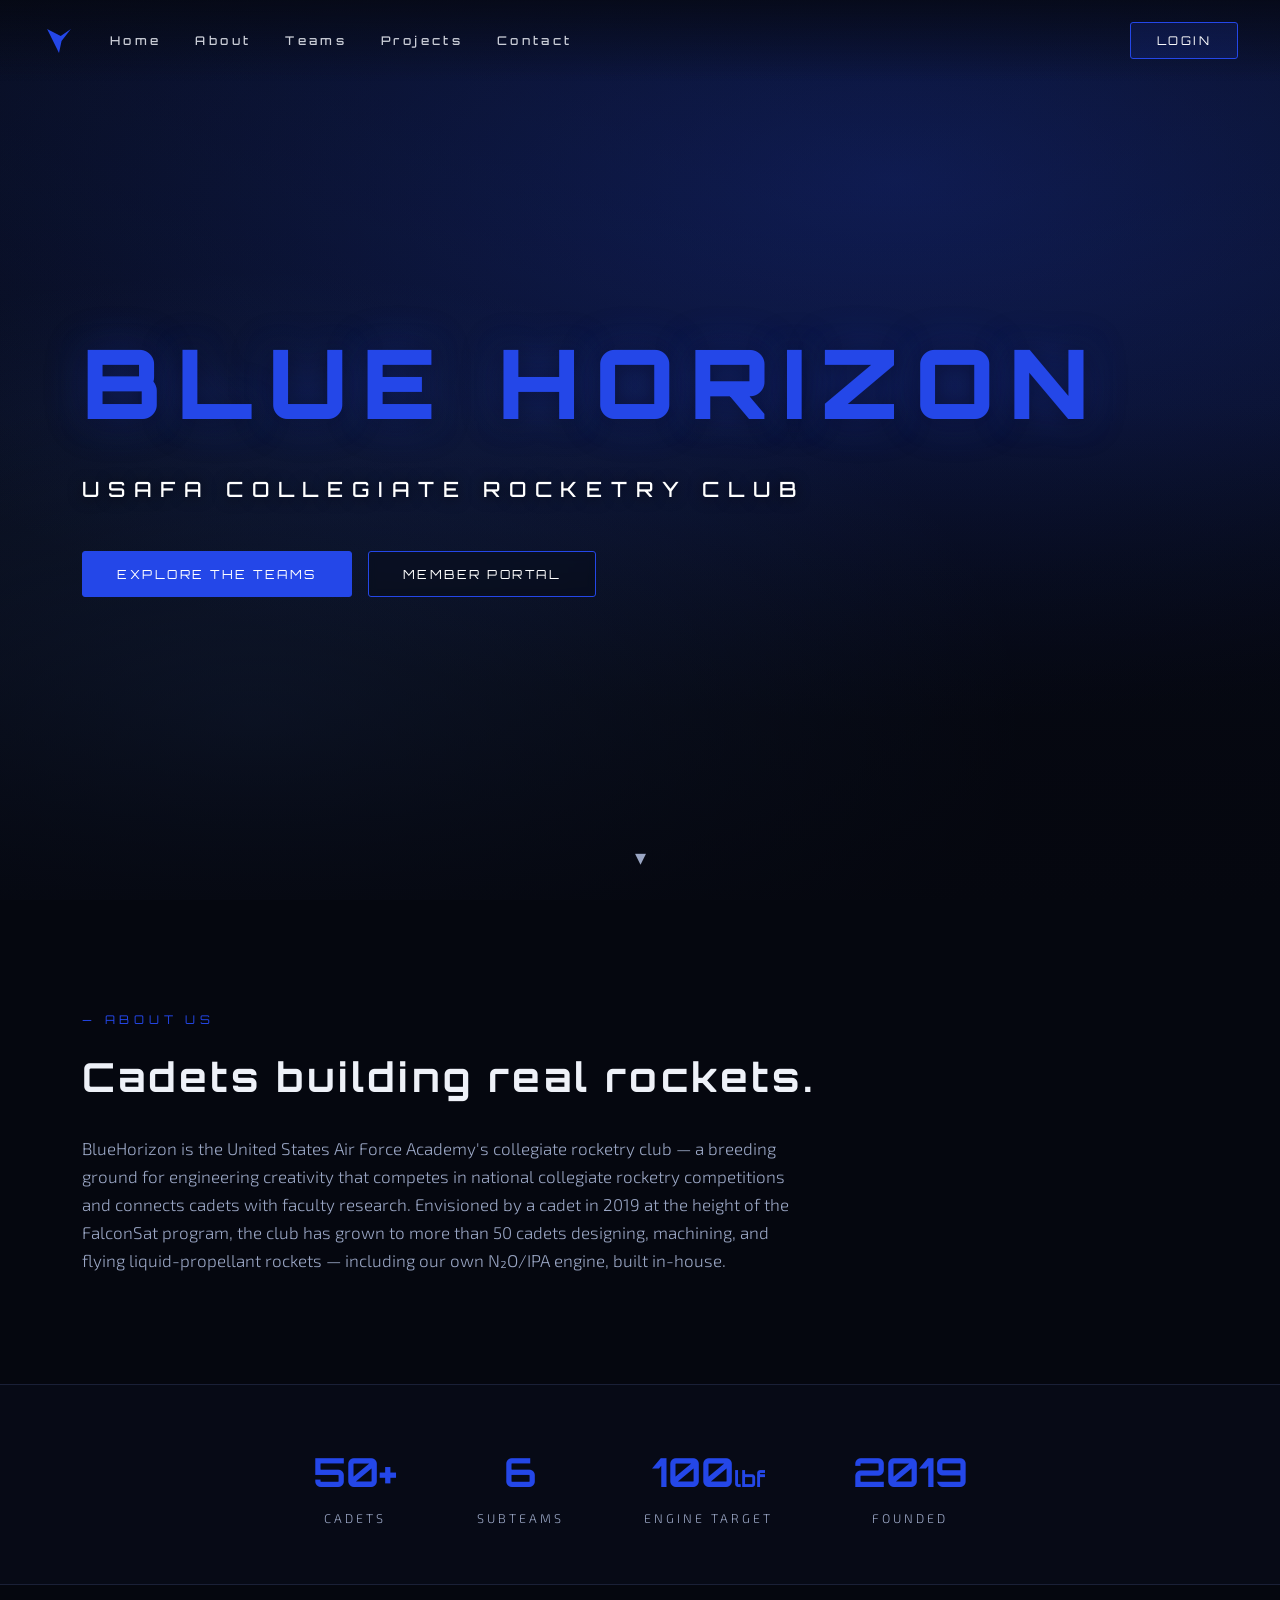
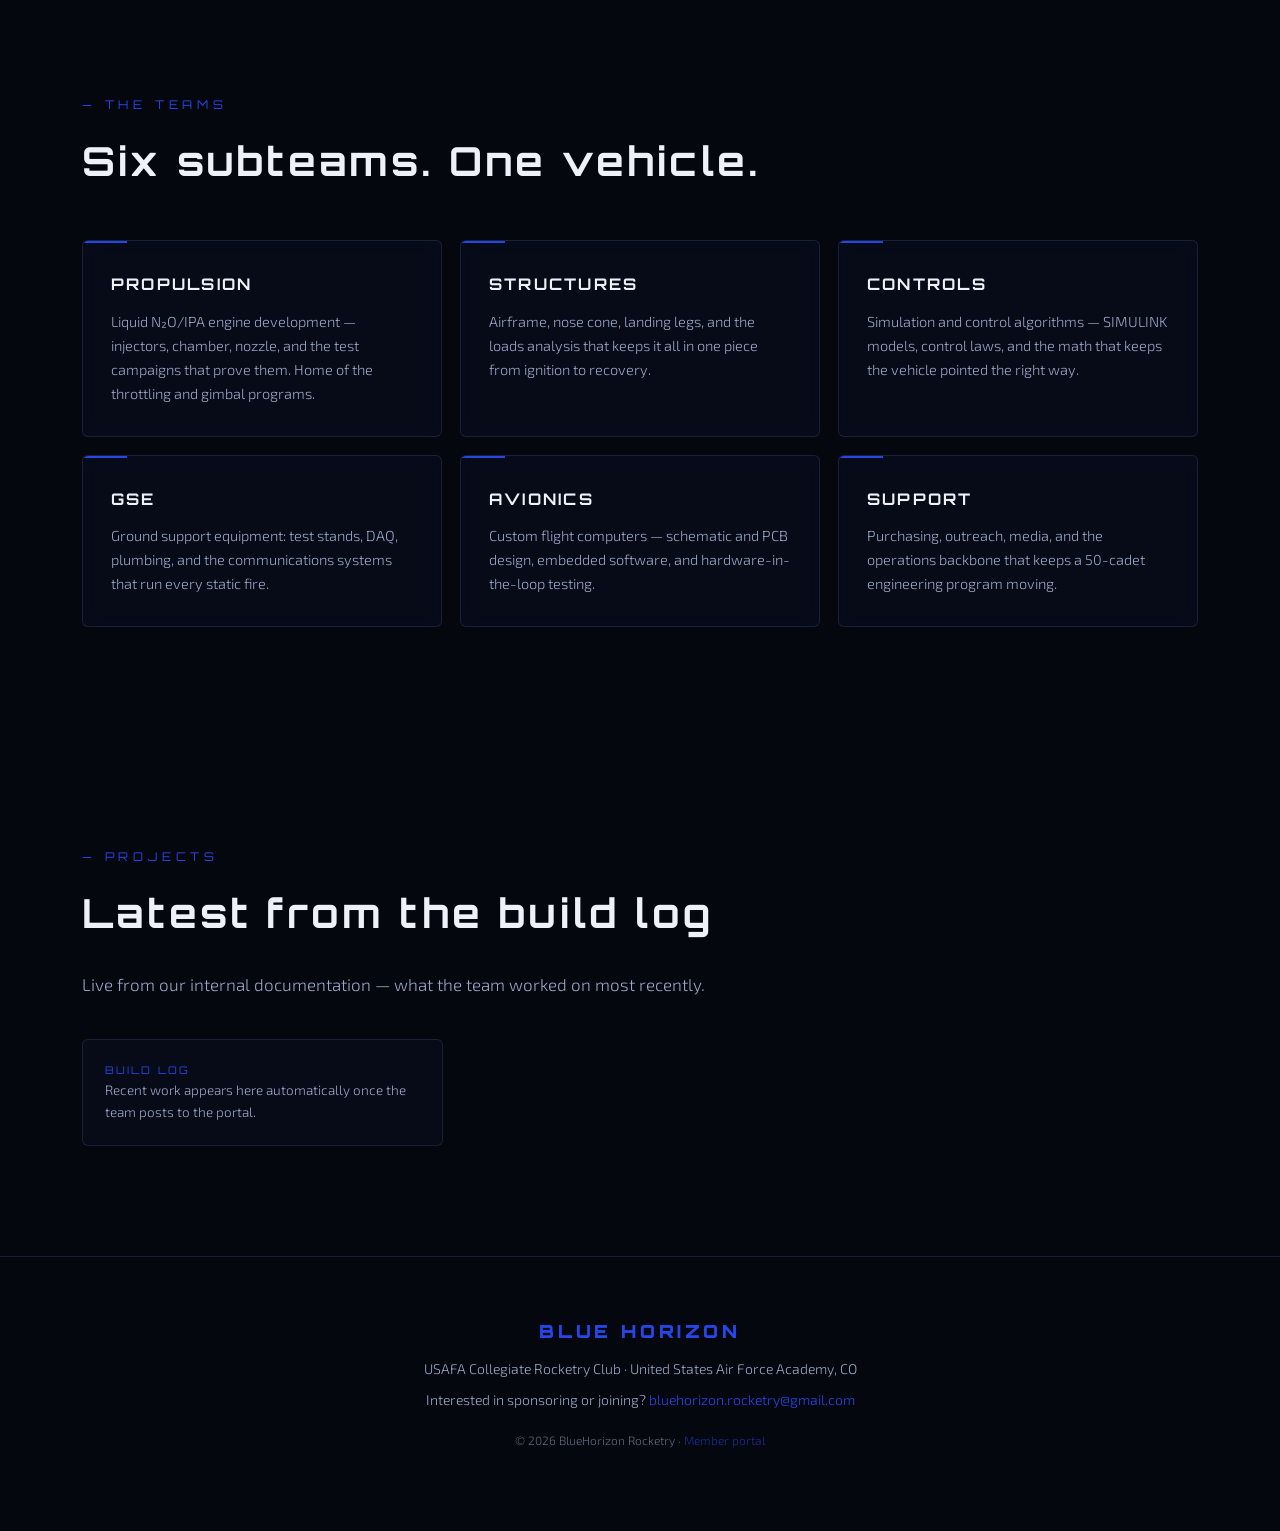
==== commit bd000346: "Add files via upload" ====
--- a/index.html
+++ b/index.html
@@ -2,390 +2,295 @@
 <html lang="en">
 <head>
 <meta charset="UTF-8">
-<meta name="viewport" content="width=device-width, initial-scale=1, viewport-fit=cover">
-<meta name="theme-color" content="#0b1220">
-<title>BlueHorizon Log</title>
-<link rel="manifest" href="manifest.json">
+<meta name="viewport" content="width=device-width, initial-scale=1">
+<meta name="theme-color" content="#05070f">
+<meta name="description" content="BlueHorizon — USAFA's collegiate rocketry club. Liquid engines, flight computers, and the cadets who build them.">
+<title>BLUE HORIZON — USAFA Collegiate Rocketry</title>
 <link rel="icon" href="icons/icon-192.png">
-<link rel="apple-touch-icon" href="icons/icon-192.png">
-<link rel="stylesheet" href="app.css">
+<link rel="preconnect" href="https://fonts.googleapis.com">
+<link rel="preconnect" href="https://fonts.gstatic.com" crossorigin>
+<link href="https://fonts.googleapis.com/css2?family=Orbitron:wght@500;700;900&family=Exo+2:wght@300;400;600&display=swap" rel="stylesheet">
+<style>
+:root {
+  --blue: #2447e8;
+  --blue-glow: rgba(36, 71, 232, 0.5);
+  --bg: #05070f;
+  --text: #eef1f8;
+  --dim: #9aa6c4;
+  --line: rgba(140, 165, 255, 0.14);
+  --glass: rgba(10, 16, 34, 0.55);
+}
+* { box-sizing: border-box; margin: 0; padding: 0; }
+html { scroll-behavior: smooth; }
+body { background: var(--bg); color: var(--text); font: 300 16px/1.65 'Exo 2', sans-serif; }
+a { color: inherit; text-decoration: none; }
+
+/* ---- nav ---- */
+nav {
+  position: fixed; top: 0; left: 0; right: 0; z-index: 50;
+  display: flex; align-items: center; gap: 34px;
+  padding: 22px 42px;
+  background: linear-gradient(rgba(5,7,15,0.72), transparent);
+  transition: background 0.3s, padding 0.3s;
+}
+nav.scrolled { background: rgba(5, 7, 15, 0.9); backdrop-filter: blur(14px); padding: 14px 42px; border-bottom: 1px solid var(--line); }
+.logo { width: 34px; height: 34px; flex: 0 0 auto; }
+nav a.nlink {
+  font-family: 'Orbitron', sans-serif; font-size: 12px; font-weight: 500;
+  letter-spacing: 0.28em; color: var(--text); opacity: 0.85; position: relative;
+}
+nav a.nlink:hover { opacity: 1; }
+nav a.nlink::after {
+  content: ''; position: absolute; left: 0; bottom: -6px; height: 1.5px; width: 0;
+  background: var(--blue); transition: width 0.25s;
+}
+nav a.nlink:hover::after { width: 100%; }
+.login-btn {
+  margin-left: auto;
+  font-family: 'Orbitron', sans-serif; font-size: 12px; letter-spacing: 0.2em;
+  padding: 10px 26px; border: 1.5px solid var(--blue); border-radius: 3px;
+  color: #fff; background: rgba(36, 71, 232, 0.15); cursor: pointer;
+  transition: background 0.2s, box-shadow 0.2s;
+}
+.login-btn:hover { background: var(--blue); box-shadow: 0 0 24px var(--blue-glow); }
+.menu-btn { display: none; margin-left: auto; background: none; border: 0; color: #fff; font-size: 26px; cursor: pointer; }
+@media (max-width: 860px) {
+  nav { gap: 0; padding: 16px 20px; }
+  nav a.nlink { display: none; }
+  .menu-btn { display: block; }
+  .login-btn { margin-left: 14px; }
+}
+.mobile-menu {
+  position: fixed; inset: 0; z-index: 60; background: rgba(5,7,15,0.97);
+  display: none; flex-direction: column; align-items: center; justify-content: center; gap: 30px;
+}
+.mobile-menu.open { display: flex; }
+.mobile-menu a { font-family: 'Orbitron', sans-serif; letter-spacing: 0.3em; font-size: 15px; }
+.mobile-menu .close { position: absolute; top: 22px; right: 26px; font-size: 32px; background: none; border: 0; color: #fff; cursor: pointer; }
+
+/* ---- hero ---- */
+.hero { position: relative; height: 100svh; min-height: 560px; overflow: hidden; display: flex; align-items: center; }
+.hero video, .hero .fallback {
+  position: absolute; inset: 0; width: 100%; height: 100%; object-fit: cover; z-index: 0;
+}
+.hero .fallback {
+  background:
+    radial-gradient(ellipse 90% 60% at 70% 20%, rgba(36,71,232,0.35), transparent),
+    radial-gradient(ellipse 60% 50% at 20% 80%, rgba(80,140,255,0.18), transparent),
+    linear-gradient(180deg, #0a1128, #05070f);
+}
+.hero .shade { position: absolute; inset: 0; z-index: 1; background: linear-gradient(180deg, rgba(5,7,15,0.35) 0%, rgba(5,7,15,0.15) 45%, rgba(5,7,15,0.85) 100%); }
+.hero-content { position: relative; z-index: 2; padding: 0 42px; max-width: 1200px; margin: 0 auto; width: 100%; }
+.hero h1 {
+  font-family: 'Orbitron', sans-serif; font-weight: 900;
+  font-size: clamp(38px, 7.5vw, 96px); letter-spacing: 0.16em;
+  color: var(--blue);
+  text-shadow: 0 0 40px rgba(36,71,232,0.35), 0 2px 24px rgba(0,0,0,0.6);
+  white-space: nowrap;
+}
+.hero .tag {
+  font-family: 'Orbitron', sans-serif; font-weight: 500;
+  font-size: clamp(12px, 2vw, 21px); letter-spacing: 0.42em;
+  color: #fff; text-transform: uppercase; margin-top: 10px;
+  text-shadow: 0 1px 14px rgba(0,0,0,0.8);
+}
+.hero .cta-row { margin-top: 44px; display: flex; gap: 16px; flex-wrap: wrap; }
+.cta {
+  font-family: 'Orbitron', sans-serif; font-size: 12.5px; letter-spacing: 0.2em;
+  padding: 14px 34px; border-radius: 3px; cursor: pointer; border: 1.5px solid var(--blue);
+}
+.cta.solid { background: var(--blue); color: #fff; }
+.cta.solid:hover { box-shadow: 0 0 30px var(--blue-glow); }
+.cta.ghost { color: #fff; background: rgba(5,7,15,0.3); backdrop-filter: blur(4px); }
+.cta.ghost:hover { background: rgba(36,71,232,0.25); }
+.scroll-cue { position: absolute; bottom: 26px; left: 50%; transform: translateX(-50%); z-index: 2; color: var(--dim); font-size: 22px; animation: bob 2s infinite; }
+@keyframes bob { 0%,100% { transform: translate(-50%, 0); } 50% { transform: translate(-50%, 8px); } }
+
+/* ---- sections ---- */
+section { padding: 110px 42px; max-width: 1200px; margin: 0 auto; }
+@media (max-width: 700px) { section { padding: 70px 22px; } }
+.sec-label {
+  font-family: 'Orbitron', sans-serif; font-size: 12px; letter-spacing: 0.4em;
+  color: var(--blue); text-transform: uppercase; margin-bottom: 14px;
+}
+.sec-label::before { content: '— '; }
+h2 { font-family: 'Orbitron', sans-serif; font-weight: 700; font-size: clamp(24px, 4vw, 40px); letter-spacing: 0.08em; margin-bottom: 24px; }
+.lead { color: var(--dim); max-width: 720px; font-size: 17px; }
+
+/* teams grid */
+.teams-grid { display: grid; grid-template-columns: repeat(auto-fill, minmax(300px, 1fr)); gap: 18px; margin-top: 46px; }
+.team-card {
+  background: var(--glass); border: 1px solid var(--line); border-radius: 6px;
+  padding: 30px 28px; backdrop-filter: blur(8px);
+  transition: transform 0.25s, border-color 0.25s, box-shadow 0.25s;
+  position: relative; overflow: hidden;
+}
+.team-card::before {
+  content: ''; position: absolute; top: 0; left: 0; width: 44px; height: 2px; background: var(--blue);
+  transition: width 0.3s;
+}
+.team-card:hover { transform: translateY(-4px); border-color: rgba(36,71,232,0.5); box-shadow: 0 14px 44px rgba(36,71,232,0.12); }
+.team-card:hover::before { width: 100%; }
+.team-card h3 { font-family: 'Orbitron', sans-serif; font-size: 16px; letter-spacing: 0.14em; margin-bottom: 12px; }
+.team-card p { color: var(--dim); font-size: 14.5px; }
+
+/* build log strip */
+.log-strip { display: grid; grid-template-columns: repeat(auto-fill, minmax(280px, 1fr)); gap: 16px; margin-top: 40px; }
+.log-card { background: var(--glass); border: 1px solid var(--line); border-radius: 6px; padding: 22px; }
+.log-card .lc-meta { font-family: 'Orbitron', sans-serif; font-size: 10.5px; letter-spacing: 0.2em; color: var(--blue); text-transform: uppercase; }
+.log-card .lc-title { font-weight: 600; margin: 8px 0 4px; }
+.log-card .lc-body { color: var(--dim); font-size: 13.5px; display: -webkit-box; -webkit-line-clamp: 3; -webkit-box-orient: vertical; overflow: hidden; }
+.log-card img { width: 100%; height: 140px; object-fit: cover; border-radius: 4px; margin-top: 12px; }
+
+/* stats band */
+.band { border-top: 1px solid var(--line); border-bottom: 1px solid var(--line); background: rgba(10,16,34,0.4); }
+.band-inner { max-width: 1200px; margin: 0 auto; padding: 54px 42px; display: flex; flex-wrap: wrap; gap: 40px 80px; justify-content: center; }
+.bstat { text-align: center; }
+.bstat .n { font-family: 'Orbitron', sans-serif; font-weight: 700; font-size: 40px; color: var(--blue); }
+.bstat .l { font-size: 12.5px; letter-spacing: 0.24em; color: var(--dim); text-transform: uppercase; margin-top: 4px; }
+
+/* footer / contact */
+footer { border-top: 1px solid var(--line); padding: 60px 42px 80px; text-align: center; color: var(--dim); font-size: 14px; }
+footer .f-logo { font-family: 'Orbitron', sans-serif; font-weight: 900; letter-spacing: 0.2em; color: var(--blue); font-size: 18px; margin-bottom: 10px; }
+footer a { color: var(--blue); }
+
+.reveal { opacity: 0; transform: translateY(24px); transition: opacity 0.7s, transform 0.7s; }
+.reveal.in { opacity: 1; transform: none; }
+</style>
 </head>
 <body>
 
-<!-- ===== Header ===== -->
-<header class="topbar">
-  <div class="topbar-inner">
-    <div class="brand" id="brandHome" role="button" tabindex="0">
-      <svg viewBox="0 0 24 24" width="22" height="22" fill="none" stroke="currentColor" stroke-width="1.8" stroke-linecap="round" stroke-linejoin="round">
-        <path d="M4.5 16.5c-1.5 1.26-2 5-2 5s3.74-.5 5-2c.71-.84.7-2.13-.09-2.91a2.18 2.18 0 0 0-2.91-.09z"/>
-        <path d="M12 15l-3-3a22 22 0 0 1 2-3.95A12.88 12.88 0 0 1 22 2c0 2.72-.78 7.5-6 11a22.35 22.35 0 0 1-4 2z"/>
-        <path d="M9 12H4s.55-3.03 2-4c1.62-1.08 5 0 5 0"/>
-        <path d="M12 15v5s3.03-.55 4-2c1.08-1.62 0-5 0-5"/>
-      </svg>
-      <span>BlueHorizon <b>Log</b></span>
+<nav id="nav">
+  <svg class="logo" viewBox="0 0 40 40" fill="none">
+    <path d="M6 6 L20 34 L23 20 L34 6 L22 14 Z" fill="#2447e8"/>
+  </svg>
+  <a class="nlink" href="#home">Home</a>
+  <a class="nlink" href="#about">About</a>
+  <a class="nlink" href="#teams">Teams</a>
+  <a class="nlink" href="#projects">Projects</a>
+  <a class="nlink" href="#contact">Contact</a>
+  <button class="menu-btn" id="menuBtn">☰</button>
+  <button class="login-btn" onclick="location.href='portal.html'">LOGIN</button>
+</nav>
+
+<div class="mobile-menu" id="mobileMenu">
+  <button class="close" id="menuClose">&times;</button>
+  <a href="#home">HOME</a><a href="#about">ABOUT</a><a href="#teams">TEAMS</a>
+  <a href="#projects">PROJECTS</a><a href="#contact">CONTACT</a>
+  <a href="portal.html" style="color:#2447e8">MEMBER LOGIN →</a>
+</div>
+
+<!-- ============ HERO ============ -->
+<header class="hero" id="home">
+  <div class="fallback"></div>
+  <video id="heroVideo" autoplay muted loop playsinline preload="metadata">
+    <source src="media/hero.mp4" type="video/mp4">
+  </video>
+  <div class="shade"></div>
+  <div class="hero-content">
+    <h1>BLUE&nbsp;HORIZON</h1>
+    <div class="tag">USAFA Collegiate Rocketry Club</div>
+    <div class="cta-row">
+      <button class="cta solid" onclick="document.getElementById('teams').scrollIntoView()">EXPLORE THE TEAMS</button>
+      <button class="cta ghost" onclick="location.href='portal.html'">MEMBER PORTAL</button>
     </div>
-    <div class="topbar-actions">
-      <button class="avatar-btn" id="btnProfile" title="My profile" aria-label="My profile"></button>
-      <button class="icon-btn" id="btnSearch" title="Search" aria-label="Search">
-        <svg viewBox="0 0 24 24" width="20" height="20" fill="none" stroke="currentColor" stroke-width="2" stroke-linecap="round" stroke-linejoin="round"><circle cx="11" cy="11" r="8"/><line x1="21" y1="21" x2="16.65" y2="16.65"/></svg>
-      </button>
-      <button class="icon-btn" id="btnSync" title="Refresh" aria-label="Refresh">
-        <svg viewBox="0 0 24 24" width="20" height="20" fill="none" stroke="currentColor" stroke-width="2" stroke-linecap="round" stroke-linejoin="round"><path d="M21 12a9 9 0 1 1-2.64-6.36"/><polyline points="21 3 21 9 15 9"/></svg>
-      </button>
-      <button class="icon-btn" id="btnSettings" title="Settings" aria-label="Settings">
-        <svg viewBox="0 0 24 24" width="20" height="20" fill="none" stroke="currentColor" stroke-width="2" stroke-linecap="round" stroke-linejoin="round"><circle cx="12" cy="12" r="3"/><path d="M19.4 15a1.65 1.65 0 0 0 .33 1.82l.06.06a2 2 0 1 1-2.83 2.83l-.06-.06a1.65 1.65 0 0 0-1.82-.33 1.65 1.65 0 0 0-1 1.51V21a2 2 0 1 1-4 0v-.09A1.65 1.65 0 0 0 9 19.4a1.65 1.65 0 0 0-1.82.33l-.06.06a2 2 0 1 1-2.83-2.83l.06-.06a1.65 1.65 0 0 0 .33-1.82 1.65 1.65 0 0 0-1.51-1H3a2 2 0 1 1 0-4h.09A1.65 1.65 0 0 0 4.6 9a1.65 1.65 0 0 0-.33-1.82l-.06-.06a2 2 0 1 1 2.83-2.83l.06.06a1.65 1.65 0 0 0 1.82.33H9a1.65 1.65 0 0 0 1-1.51V3a2 2 0 1 1 4 0v.09a1.65 1.65 0 0 0 1 1.51 1.65 1.65 0 0 0 1.82-.33l.06-.06a2 2 0 1 1 2.83 2.83l-.06.06a1.65 1.65 0 0 0-.33 1.82V9a1.65 1.65 0 0 0 1.51 1H21a2 2 0 1 1 0 4h-.09a1.65 1.65 0 0 0-1.51 1z"/></svg>
-      </button>
-    </div>
-  </div>
+  </div>
+  <div class="scroll-cue">▾</div>
 </header>
 
-<!-- ===== Main views ===== -->
-<main id="main">
-
-  <!-- Home -->
-  <section id="view-home" class="view">
-    <div id="homeWelcome" class="home-welcome"></div>
-
-    <div class="home-section">
-      <div class="home-head"><h3>Team Goals</h3><button class="mini-btn" id="btnAddGoal">+ Goal</button></div>
-      <div id="goalList" class="goal-list"></div>
-    </div>
-
-    <div class="home-section">
-      <div class="home-head"><h3 id="myTasksTitle">My Tasks</h3><button class="mini-btn" id="btnAddTask">+ Task</button></div>
-      <div id="myTaskList" class="task-list"></div>
-    </div>
-
-    <div class="home-section">
-      <div class="home-head"><h3>All Tasks &amp; Deadlines</h3>
-        <button class="mini-btn" id="btnToggleDone">show done</button></div>
-      <div id="allTaskList" class="task-list"></div>
-    </div>
-
-    <div class="home-section">
-      <div class="home-head"><h3>Latest Activity</h3></div>
-      <div id="homeRecent" class="feed-list"></div>
-    </div>
-  </section>
-
-  <!-- Feed -->
-  <section id="view-feed" class="view hidden">
-    <div class="feed-filters" id="feedFilters"></div>
-    <div id="feedList" class="feed-list"></div>
-    <div id="feedEmpty" class="empty hidden">
-      <p class="empty-title">No entries yet</p>
-      <p>Tap <b>+</b> to log your first bit of work.<br>Photos + two sentences is plenty.</p>
-    </div>
-  </section>
-
-  <!-- Photos -->
-  <section id="view-photos" class="view hidden">
-    <div class="feed-filters" id="photoFilters"></div>
-    <div id="photoGrid" class="photo-grid"></div>
-    <div id="photosEmpty" class="empty hidden">
-      <p class="empty-title">No photos yet</p>
-      <p>Photos from every entry land here automatically.</p>
-    </div>
-  </section>
-
-  <!-- Projects -->
-  <section id="view-projects" class="view hidden">
-    <h2 class="page-title">Projects</h2>
-    <div id="projectList" class="project-list"></div>
-    <button class="ghost-btn" id="btnAddProject">+ Add project</button>
-  </section>
-
-  <!-- Single project -->
-  <section id="view-project" class="view hidden">
-    <button class="back-btn" data-back="projects">&larr; Projects</button>
-    <h2 id="projectTitle" class="page-title"></h2>
-    <div id="projectEntries" class="feed-list"></div>
-  </section>
-
-  <!-- Meetings -->
-  <section id="view-meetings" class="view hidden">
-    <h2 class="page-title">Meeting Notes</h2>
-    <button class="ghost-btn" id="btnNewMeeting" style="margin-bottom:12px">+ New meeting notes</button>
-    <div id="meetingList" class="feed-list"></div>
-    <div id="meetingsEmpty" class="empty hidden"><p class="empty-title">No meeting notes yet</p></div>
-  </section>
-
-  <!-- Purchase orders -->
-  <section id="view-pos" class="view hidden">
-    <h2 class="page-title">Purchase Orders</h2>
-    <label class="ghost-btn file-btn" for="poFileInput" style="margin-bottom:12px">
-      + Import purchase order (.xlsx / .csv)
-    </label>
-    <input id="poFileInput" type="file" accept=".xlsx,.xls,.csv" hidden>
-    <div id="poList" class="project-list"></div>
-    <div id="posEmpty" class="empty hidden"><p class="empty-title">No purchase orders yet</p>
-      <p>Import the Excel you send to the purchasing office — every line item becomes trackable.</p></div>
-  </section>
-
-  <!-- Single PO -->
-  <section id="view-po" class="view hidden">
-    <button class="back-btn" data-back="pos">&larr; Purchase Orders</button>
-    <h2 id="poTitle" class="page-title"></h2>
-    <div id="poMeta" class="detail-meta" style="margin-bottom:10px"></div>
-    <div class="po-progress"><div id="poProgressBar"></div></div>
-    <div id="poTableWrap" class="table-wrap"></div>
-  </section>
-
-  <!-- Roster -->
-  <section id="view-roster" class="view hidden">
-    <h2 class="page-title">Team Roster</h2>
-    <p class="settings-note" style="margin-bottom:10px">Add a member, then send them an invite link — it sets up their device automatically (repo, access, everything). Emails for reminders are configured separately (never stored publicly) — see the README.</p>
-    <button class="ghost-btn" id="btnInviteLink" style="margin-bottom:10px">🔗 Copy invite link</button>
-    <div id="rosterList" class="project-list"></div>
-    <button class="ghost-btn" id="btnAddMember">+ Add member</button>
-  </section>
-
-  <!-- Resources -->
-  <section id="view-resources" class="view hidden">
-    <h2 class="page-title">Resources</h2>
-    <p class="settings-note" style="margin-bottom:10px">Team links and downloads — Onshape, software, guides. Tap + to add a link or upload a file.</p>
-    <div id="resourceList"></div>
-    <button class="ghost-btn" id="btnAddResource">+ Add resource</button>
-    <input id="resourceFileInput" type="file" hidden>
-  </section>
-
-</main>
-
-<!-- ===== Bottom nav ===== -->
-<nav class="tabbar">
-  <button class="tab active" data-view="home">
-    <svg viewBox="0 0 24 24" width="22" height="22" fill="none" stroke="currentColor" stroke-width="2" stroke-linecap="round" stroke-linejoin="round"><path d="M3 9l9-7 9 7v11a2 2 0 0 1-2 2H5a2 2 0 0 1-2-2z"/><polyline points="9 22 9 12 15 12 15 22"/></svg>
-    <span>Home</span>
-  </button>
-  <button class="tab" data-view="feed">
-    <svg viewBox="0 0 24 24" width="22" height="22" fill="none" stroke="currentColor" stroke-width="2" stroke-linecap="round" stroke-linejoin="round"><line x1="8" y1="6" x2="21" y2="6"/><line x1="8" y1="12" x2="21" y2="12"/><line x1="8" y1="18" x2="21" y2="18"/><line x1="3" y1="6" x2="3.01" y2="6"/><line x1="3" y1="12" x2="3.01" y2="12"/><line x1="3" y1="18" x2="3.01" y2="18"/></svg>
-    <span>Feed</span>
-  </button>
-  <button class="fab" id="btnNew" aria-label="New entry">
-    <svg viewBox="0 0 24 24" width="26" height="26" fill="none" stroke="currentColor" stroke-width="2.4" stroke-linecap="round"><line x1="12" y1="5" x2="12" y2="19"/><line x1="5" y1="12" x2="19" y2="12"/></svg>
-  </button>
-  <button class="tab" data-view="pos">
-    <svg viewBox="0 0 24 24" width="22" height="22" fill="none" stroke="currentColor" stroke-width="2" stroke-linecap="round" stroke-linejoin="round"><path d="M21 16V8a2 2 0 0 0-1-1.73l-7-4a2 2 0 0 0-2 0l-7 4A2 2 0 0 0 3 8v8a2 2 0 0 0 1 1.73l7 4a2 2 0 0 0 2 0l7-4A2 2 0 0 0 21 16z"/><polyline points="3.27 6.96 12 12.01 20.73 6.96"/><line x1="12" y1="22.08" x2="12" y2="12"/></svg>
-    <span>POs</span>
-  </button>
-  <button class="tab" id="tabMore">
-    <svg viewBox="0 0 24 24" width="22" height="22" fill="none" stroke="currentColor" stroke-width="2" stroke-linecap="round" stroke-linejoin="round"><line x1="3" y1="12" x2="21" y2="12"/><line x1="3" y1="6" x2="21" y2="6"/><line x1="3" y1="18" x2="21" y2="18"/></svg>
-    <span>More</span>
-  </button>
-</nav>
-
-<!-- ===== More menu ===== -->
-<div id="moreSheet" class="sheet hidden">
-  <div class="sheet-card">
-    <div class="sheet-head">
-      <button class="text-btn" id="moreClose">Close</button>
-      <span class="sheet-title">More</span>
-      <span style="width:52px"></span>
-    </div>
-    <div class="sheet-body more-menu">
-      <button class="more-item" data-goto="photos">📷 Photo Gallery</button>
-      <button class="more-item" data-goto="projects">📁 Projects</button>
-      <button class="more-item" data-goto="meetings">📋 Meeting Notes</button>
-      <button class="more-item" data-goto="resources">🔗 Resources</button>
-      <button class="more-item" data-goto="roster">👥 Team Roster</button>
-      <button class="more-item" id="moreOnboard">🚀 New member onboarding</button>
-      <button class="more-item" id="moreJournal">📓 Write weekly journal</button>
-    </div>
+<!-- ============ ABOUT ============ -->
+<section id="about">
+  <div class="sec-label reveal">About us</div>
+  <h2 class="reveal">Cadets building real rockets.</h2>
+  <p class="lead reveal">BlueHorizon is the United States Air Force Academy's collegiate rocketry club — a breeding ground for engineering creativity that competes in national collegiate rocketry competitions and connects cadets with faculty research. Envisioned by a cadet in 2019 at the height of the FalconSat program, the club has grown to more than 50 cadets designing, machining, and flying liquid-propellant rockets — including our own N₂O/IPA engine, built in-house.</p>
+</section>
+
+<div class="band reveal">
+  <div class="band-inner">
+    <div class="bstat"><div class="n">50+</div><div class="l">Cadets</div></div>
+    <div class="bstat"><div class="n">6</div><div class="l">Subteams</div></div>
+    <div class="bstat"><div class="n">100<span style="font-size:22px">lbf</span></div><div class="l">Engine target</div></div>
+    <div class="bstat"><div class="n">2019</div><div class="l">Founded</div></div>
   </div>
 </div>
 
-<!-- ===== Compose sheet ===== -->
-<div id="compose" class="sheet hidden">
-  <div class="sheet-card">
-    <div class="sheet-head">
-      <button class="text-btn" id="composeCancel">Cancel</button>
-      <div class="seg" id="entryTypeSeg">
-        <button class="seg-btn active" data-type="log">Log</button>
-        <button class="seg-btn" data-type="journal">Journal</button>
-        <button class="seg-btn" data-type="meeting">Meeting</button>
-      </div>
-      <button class="text-btn primary" id="composePost">Post</button>
-    </div>
-
-    <div class="sheet-body">
-      <select id="composeProject" class="input select" aria-label="Project"></select>
-
-      <input id="composeTitle" class="input" type="text" maxlength="120"
-             placeholder="Title (optional — e.g. ‘Igniter test #3’)">
-
-      <textarea id="composeBody" class="input textarea" rows="5"
-                placeholder="What did you do? What worked, what didn’t, what’s next?&#10;&#10;Two sentences beats zero."></textarea>
-
-      <input id="composeVideo" class="input hidden" type="url"
-             placeholder="Video link (YouTube unlisted recommended — free auto-captions)">
-
-      <div class="photo-row" id="composePhotos">
-        <label class="photo-add" for="photoInput">
-          <svg viewBox="0 0 24 24" width="24" height="24" fill="none" stroke="currentColor" stroke-width="2" stroke-linecap="round" stroke-linejoin="round"><path d="M23 19a2 2 0 0 1-2 2H3a2 2 0 0 1-2-2V8a2 2 0 0 1 2-2h4l2-3h6l2 3h4a2 2 0 0 1 2 2z"/><circle cx="12" cy="13" r="4"/></svg>
-          <span>Photos</span>
-        </label>
-        <label class="photo-add" for="fileInput">
-          <svg viewBox="0 0 24 24" width="24" height="24" fill="none" stroke="currentColor" stroke-width="2" stroke-linecap="round" stroke-linejoin="round"><path d="M21.44 11.05l-9.19 9.19a6 6 0 0 1-8.49-8.49l9.19-9.19a4 4 0 0 1 5.66 5.66l-9.2 9.19a2 2 0 0 1-2.83-2.83l8.49-8.48"/></svg>
-          <span>Files</span>
-        </label>
-        <input id="photoInput" type="file" accept="image/*" multiple hidden>
-        <input id="fileInput" type="file" accept=".xlsx,.xls,.csv,.pdf,.docx,.pptx,.txt,.md,.vtt,.zip,.step,.stl,.dxf,.mp4,.mov,.webm" multiple hidden>
-      </div>
-      <div id="composeFiles" class="file-list"></div>
-
-      <div class="compose-meta">
-        <span id="composeAuthor"></span>
-        <span id="composeStatus"></span>
-      </div>
-    </div>
-  </div>
-</div>
-
-<!-- ===== Entry detail ===== -->
-<div id="entrySheet" class="sheet hidden">
-  <div class="sheet-card">
-    <div class="sheet-head">
-      <button class="text-btn" id="entryClose">Close</button>
-      <span class="sheet-title" id="entrySheetTitle"></span>
-      <div>
-        <button class="text-btn" id="entryEdit">Edit</button>
-        <button class="text-btn danger" id="entryDelete">Delete</button>
-      </div>
-    </div>
-    <div class="sheet-body" id="entryDetail"></div>
-  </div>
-</div>
-
-<!-- ===== Task sheet ===== -->
-<div id="taskSheet" class="sheet hidden">
-  <div class="sheet-card">
-    <div class="sheet-head">
-      <button class="text-btn" id="taskCancel">Cancel</button>
-      <span class="sheet-title" id="taskSheetTitle">New Task</span>
-      <button class="text-btn primary" id="taskSave">Save</button>
-    </div>
-    <div class="sheet-body">
-      <input id="taskTitle" class="input" type="text" maxlength="140" placeholder="Task — e.g. ‘Machine new injector plate’">
-      <textarea id="taskNotes" class="input textarea" rows="3" placeholder="Details (optional)"></textarea>
-      <label class="field-label">Project</label>
-      <select id="taskProject" class="input select"></select>
-      <label class="field-label">Deadline</label>
-      <input id="taskDue" class="input" type="date">
-      <label class="field-label">Assign to</label>
-      <div id="taskAssignees" class="assignee-grid"></div>
-      <button class="text-btn danger hidden" id="taskDelete" style="align-self:flex-start">Delete task</button>
-    </div>
-  </div>
-</div>
-
-<!-- ===== Search overlay ===== -->
-<div id="searchOverlay" class="sheet hidden">
-  <div class="sheet-card">
-    <div class="sheet-head">
-      <button class="text-btn" id="searchClose">Close</button>
-      <input id="searchInput" class="input" type="search" placeholder="Search everything…" style="margin:0 10px">
-      <span style="width:12px"></span>
-    </div>
-    <div class="sheet-body" id="searchResults"></div>
-  </div>
-</div>
-
-<!-- ===== Identity picker ===== -->
-<div id="whoSheet" class="sheet hidden">
-  <div class="sheet-card">
-    <div class="sheet-head">
-      <span style="width:52px"></span>
-      <span class="sheet-title">Who are you?</span>
-      <span style="width:52px"></span>
-    </div>
-    <div class="sheet-body">
-      <p class="settings-note">Pick your name so entries and tasks are linked to you on this device.</p>
-      <div id="whoList" class="more-menu"></div>
-      <button class="ghost-btn" id="whoSkip">I’m not on the list</button>
-    </div>
-  </div>
-</div>
-
-<!-- ===== Profile sheet ===== -->
-<div id="profileSheet" class="sheet hidden">
-  <div class="sheet-card">
-    <div class="sheet-head">
-      <button class="text-btn" id="profileClose">Close</button>
-      <span class="sheet-title">My Profile</span>
-      <span style="width:52px"></span>
-    </div>
-    <div class="sheet-body" style="align-items:center">
-      <label for="avatarInput" class="avatar-big" id="profileAvatar" title="Tap to change photo"></label>
-      <input id="avatarInput" type="file" accept="image/*" hidden>
-      <div id="profileName" style="font-size:19px;font-weight:700"></div>
-      <div id="profileStats" class="settings-note" style="text-align:center"></div>
-      <button class="ghost-btn" id="profileSwitch">Switch person</button>
-      <div id="profileEntries" class="feed-list" style="width:100%"></div>
-    </div>
-  </div>
-</div>
-
-<!-- ===== Onboarding wizard ===== -->
-<div id="onboardSheet" class="sheet hidden">
-  <div class="sheet-card">
-    <div class="sheet-head">
-      <button class="text-btn" id="onboardSkip">Skip</button>
-      <span class="sheet-title" id="onboardStep">Welcome</span>
-      <button class="text-btn primary" id="onboardNext">Next</button>
-    </div>
-    <div class="sheet-body" id="onboardBody"></div>
-  </div>
-</div>
-
-<!-- ===== Lightbox ===== -->
-<div id="lightbox" class="lightbox hidden">
-  <button class="lightbox-close" id="lightboxClose" aria-label="Close">&times;</button>
-  <img id="lightboxImg" alt="">
-  <div class="lightbox-caption" id="lightboxCaption"></div>
-</div>
-
-<!-- ===== Sheet viewer (xlsx/csv) ===== -->
-<div id="sheetViewer" class="sheet hidden">
-  <div class="sheet-card wide">
-    <div class="sheet-head">
-      <button class="text-btn" id="sheetViewerClose">Close</button>
-      <span class="sheet-title" id="sheetViewerTitle"></span>
-      <a class="text-btn primary" id="sheetViewerDownload" download>Download</a>
-    </div>
-    <div class="sheet-body table-wrap" id="sheetViewerBody"></div>
-  </div>
-</div>
-
-<!-- ===== Settings sheet ===== -->
-<div id="settings" class="sheet hidden">
-  <div class="sheet-card">
-    <div class="sheet-head">
-      <button class="text-btn" id="settingsCancel">Cancel</button>
-      <span class="sheet-title">Settings</span>
-      <button class="text-btn primary" id="settingsSave">Save</button>
-    </div>
-    <div class="sheet-body">
-      <label class="field-label">Your name <span class="hint">shown on your entries</span></label>
-      <input id="setName" class="input" type="text" placeholder="e.g. Grant S.">
-
-      <label class="field-label">GitHub repo <span class="hint">where entries &amp; photos are stored</span></label>
-      <input id="setRepo" class="input" type="text" placeholder="owner/repo  e.g. grantstec/BlueHorizon-Log">
-
-      <label class="field-label">Branch</label>
-      <input id="setBranch" class="input" type="text" placeholder="main">
-
-      <label class="field-label">GitHub token <span class="hint">needed to post — ask your team lead</span></label>
-      <input id="setToken" class="input" type="password" placeholder="github_pat_...">
-
-      <p class="settings-note">Reading works without a token if the repo is public. Posting always needs a token with <b>Contents: read &amp; write</b> on the repo above. Stored only on this device.</p>
-      <p class="settings-note" id="connTest"></p>
-      <button class="ghost-btn" id="btnTestConn">Test connection</button>
-    </div>
-  </div>
-</div>
-
-<div id="toast" class="toast hidden"></div>
-
-<script src="app.js"></script>
+<!-- ============ TEAMS ============ -->
+<section id="teams">
+  <div class="sec-label reveal">The teams</div>
+  <h2 class="reveal">Six subteams. One vehicle.</h2>
+  <div class="teams-grid">
+    <div class="team-card reveal"><h3>PROPULSION</h3><p>Liquid N₂O/IPA engine development — injectors, chamber, nozzle, and the test campaigns that prove them. Home of the throttling and gimbal programs.</p></div>
+    <div class="team-card reveal"><h3>STRUCTURES</h3><p>Airframe, nose cone, landing legs, and the loads analysis that keeps it all in one piece from ignition to recovery.</p></div>
+    <div class="team-card reveal"><h3>CONTROLS</h3><p>Simulation and control algorithms — SIMULINK models, control laws, and the math that keeps the vehicle pointed the right way.</p></div>
+    <div class="team-card reveal"><h3>GSE</h3><p>Ground support equipment: test stands, DAQ, plumbing, and the communications systems that run every static fire.</p></div>
+    <div class="team-card reveal"><h3>AVIONICS</h3><p>Custom flight computers — schematic and PCB design, embedded software, and hardware-in-the-loop testing.</p></div>
+    <div class="team-card reveal"><h3>SUPPORT</h3><p>Purchasing, outreach, media, and the operations backbone that keeps a 50-cadet engineering program moving.</p></div>
+  </div>
+</section>
+
+<!-- ============ PROJECTS / LIVE LOG ============ -->
+<section id="projects">
+  <div class="sec-label reveal">Projects</div>
+  <h2 class="reveal">Latest from the build log</h2>
+  <p class="lead reveal">Live from our internal documentation — what the team worked on most recently.</p>
+  <div class="log-strip" id="logStrip">
+    <div class="log-card"><div class="lc-meta">Loading…</div></div>
+  </div>
+</section>
+
+<!-- ============ CONTACT ============ -->
+<footer id="contact">
+  <div class="f-logo">BLUE HORIZON</div>
+  <p>USAFA Collegiate Rocketry Club · United States Air Force Academy, CO</p>
+  <p style="margin-top:8px">Interested in sponsoring or joining? <a href="mailto:bluehorizon.rocketry@gmail.com">bluehorizon.rocketry@gmail.com</a></p>
+  <p style="margin-top:20px;font-size:12px;opacity:.6">© 2026 BlueHorizon Rocketry · <a href="portal.html">Member portal</a></p>
+</footer>
+
+<script>
+'use strict';
+// nav scroll state
+const nav = document.getElementById('nav');
+addEventListener('scroll', () => nav.classList.toggle('scrolled', scrollY > 40), { passive: true });
+
+// mobile menu
+const mm = document.getElementById('mobileMenu');
+document.getElementById('menuBtn').onclick = () => mm.classList.add('open');
+document.getElementById('menuClose').onclick = () => mm.classList.remove('open');
+mm.querySelectorAll('a').forEach(a => a.onclick = () => mm.classList.remove('open'));
+
+// hero video: hide gracefully if media/hero.mp4 doesn't exist yet
+const hv = document.getElementById('heroVideo');
+hv.addEventListener('error', () => hv.remove(), true);
+hv.querySelector('source').addEventListener('error', () => hv.remove());
+
+// reveal on scroll
+const io = new IntersectionObserver((es) => es.forEach(e => { if (e.isIntersecting) e.target.classList.add('in'); }),
+  { threshold: 0.12 });
+document.querySelectorAll('.reveal').forEach(el => io.observe(el));
+
+// live build log (public read of the club's documentation index)
+(async () => {
+  const strip = document.getElementById('logStrip');
+  try {
+    const base = 'https://raw.githubusercontent.com/grantstec/BlueHorizon-Log/main/';
+    const idx = await fetch(base + 'data/index.json').then(r => r.json());
+    const pub = idx.filter(e => e.type !== 'meeting').slice(0, 6);
+    if (!pub.length) throw new Error('empty');
+    strip.innerHTML = '';
+    const esc = s => String(s || '').replace(/[&<>"']/g, c => ({'&':'&amp;','<':'&lt;','>':'&gt;','"':'&quot;',"'":'&#39;'}[c]));
+    pub.forEach(e => {
+      const d = document.createElement('div');
+      d.className = 'log-card';
+      d.innerHTML = `<div class="lc-meta">${esc(e.project || e.type)}</div>
+        <div class="lc-title">${esc(e.title || 'Work log')}</div>
+        <div class="lc-body">${esc(e.body || '')}</div>
+        ${e.photos && e.photos[0] ? `<img loading="lazy" alt="" src="${base}${esc(e.photos[0])}">` : ''}`;
+      strip.appendChild(d);
+    });
+  } catch {
+    strip.innerHTML = '<div class="log-card"><div class="lc-meta">Build log</div><div class="lc-body">Recent work appears here automatically once the team posts to the portal.</div></div>';
+  }
+})();
+</script>
 </body>
 </html>
